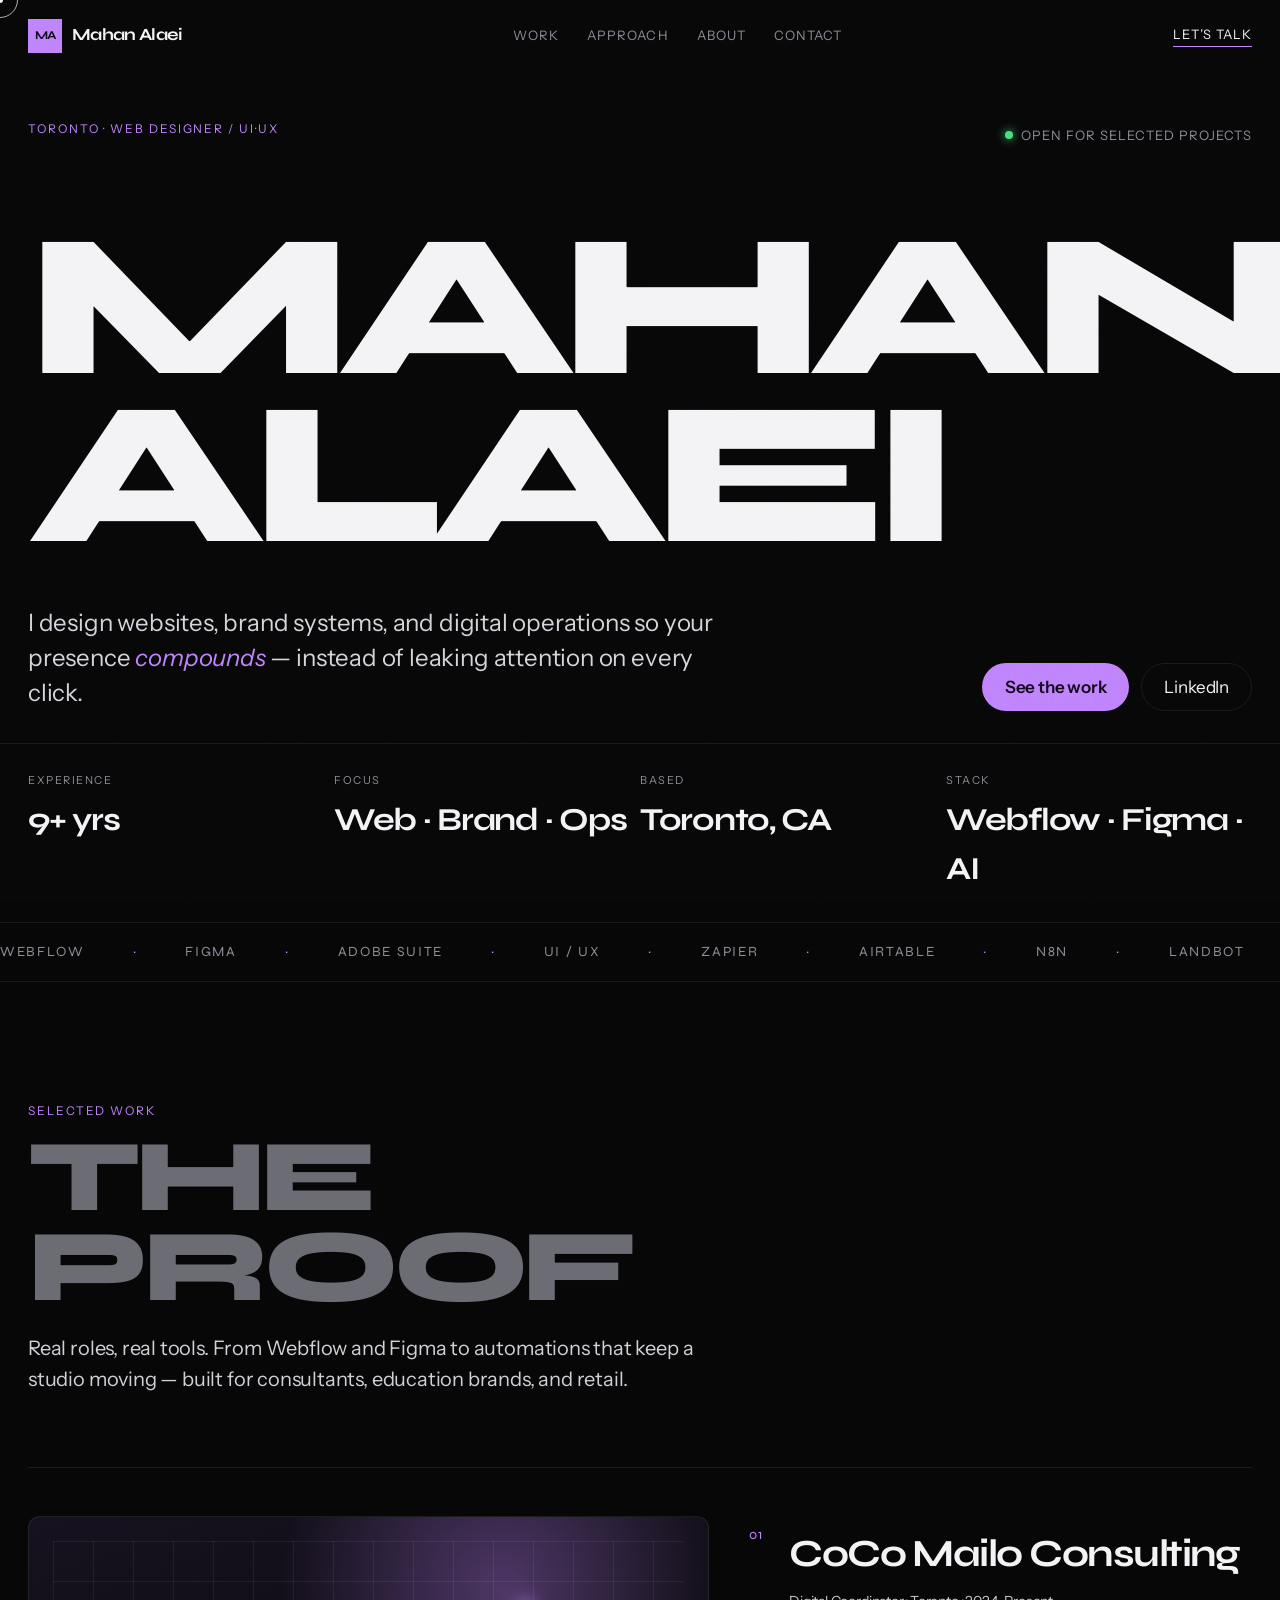
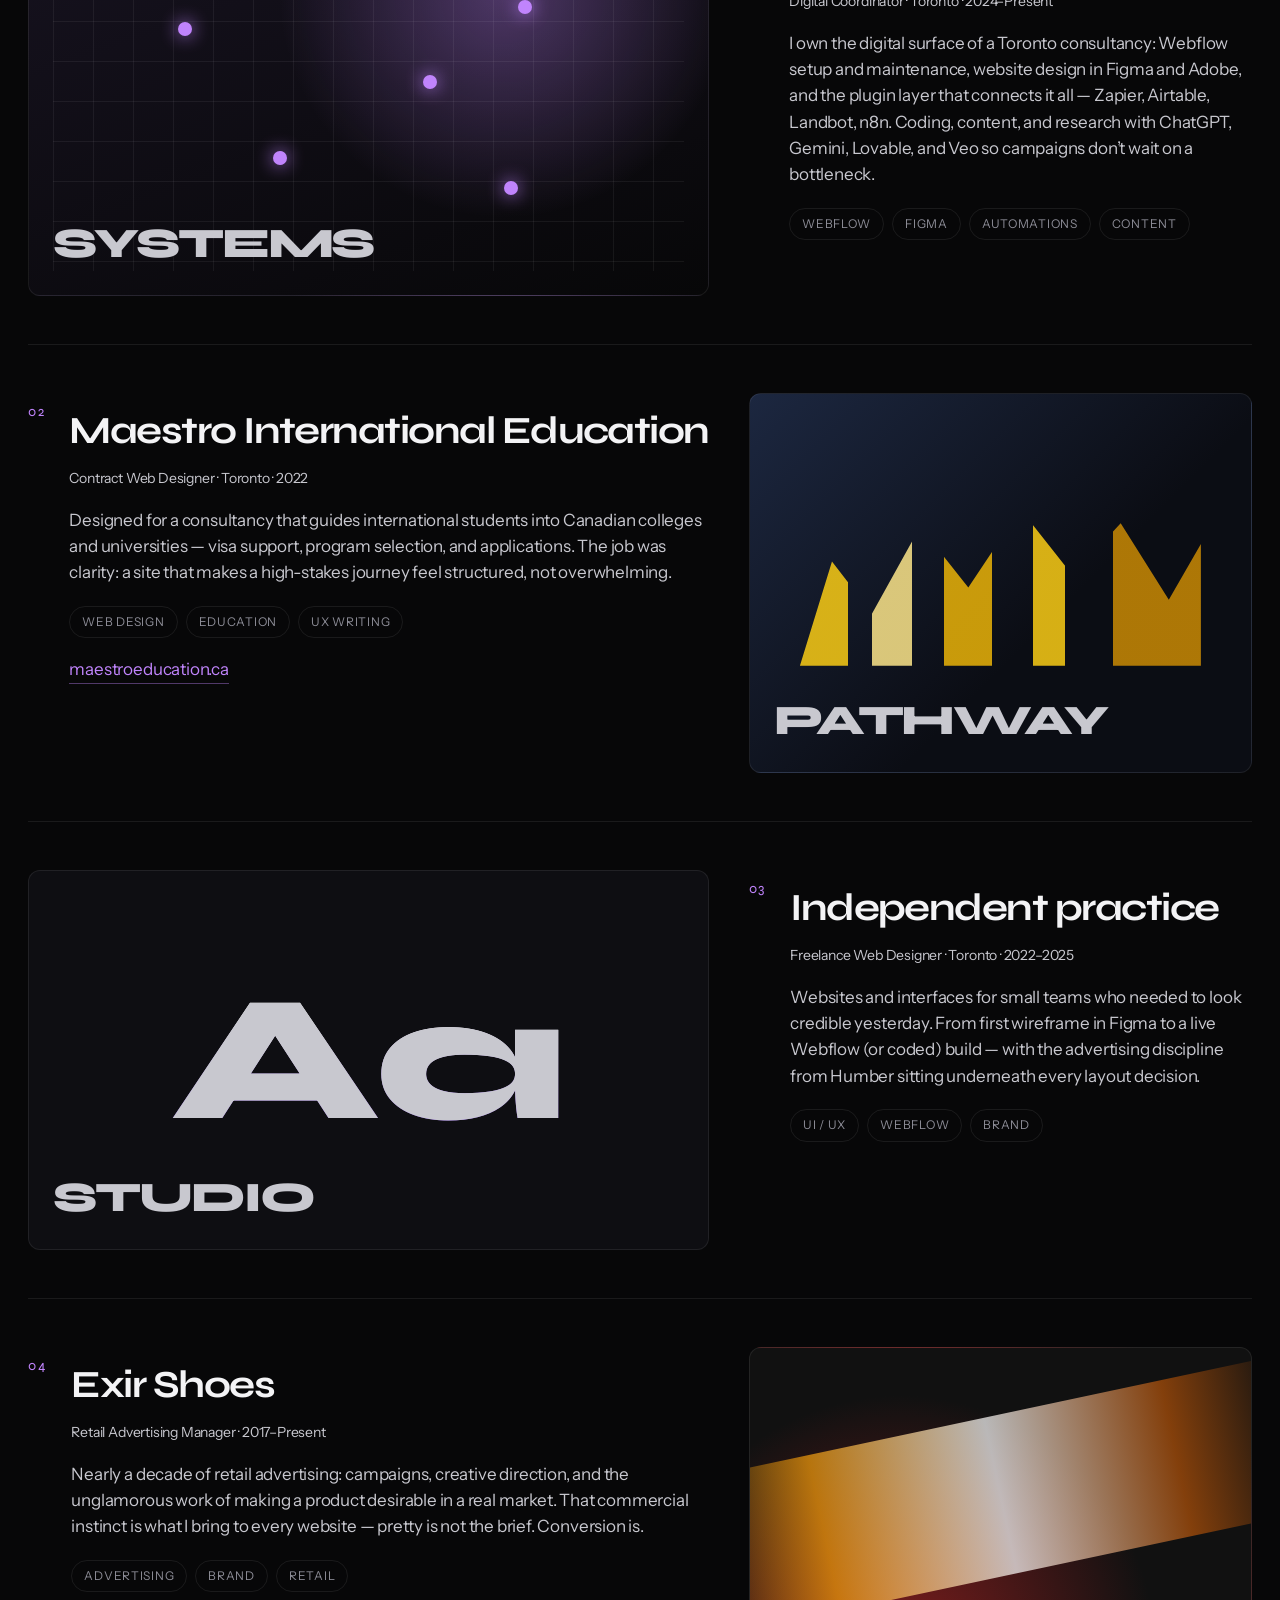
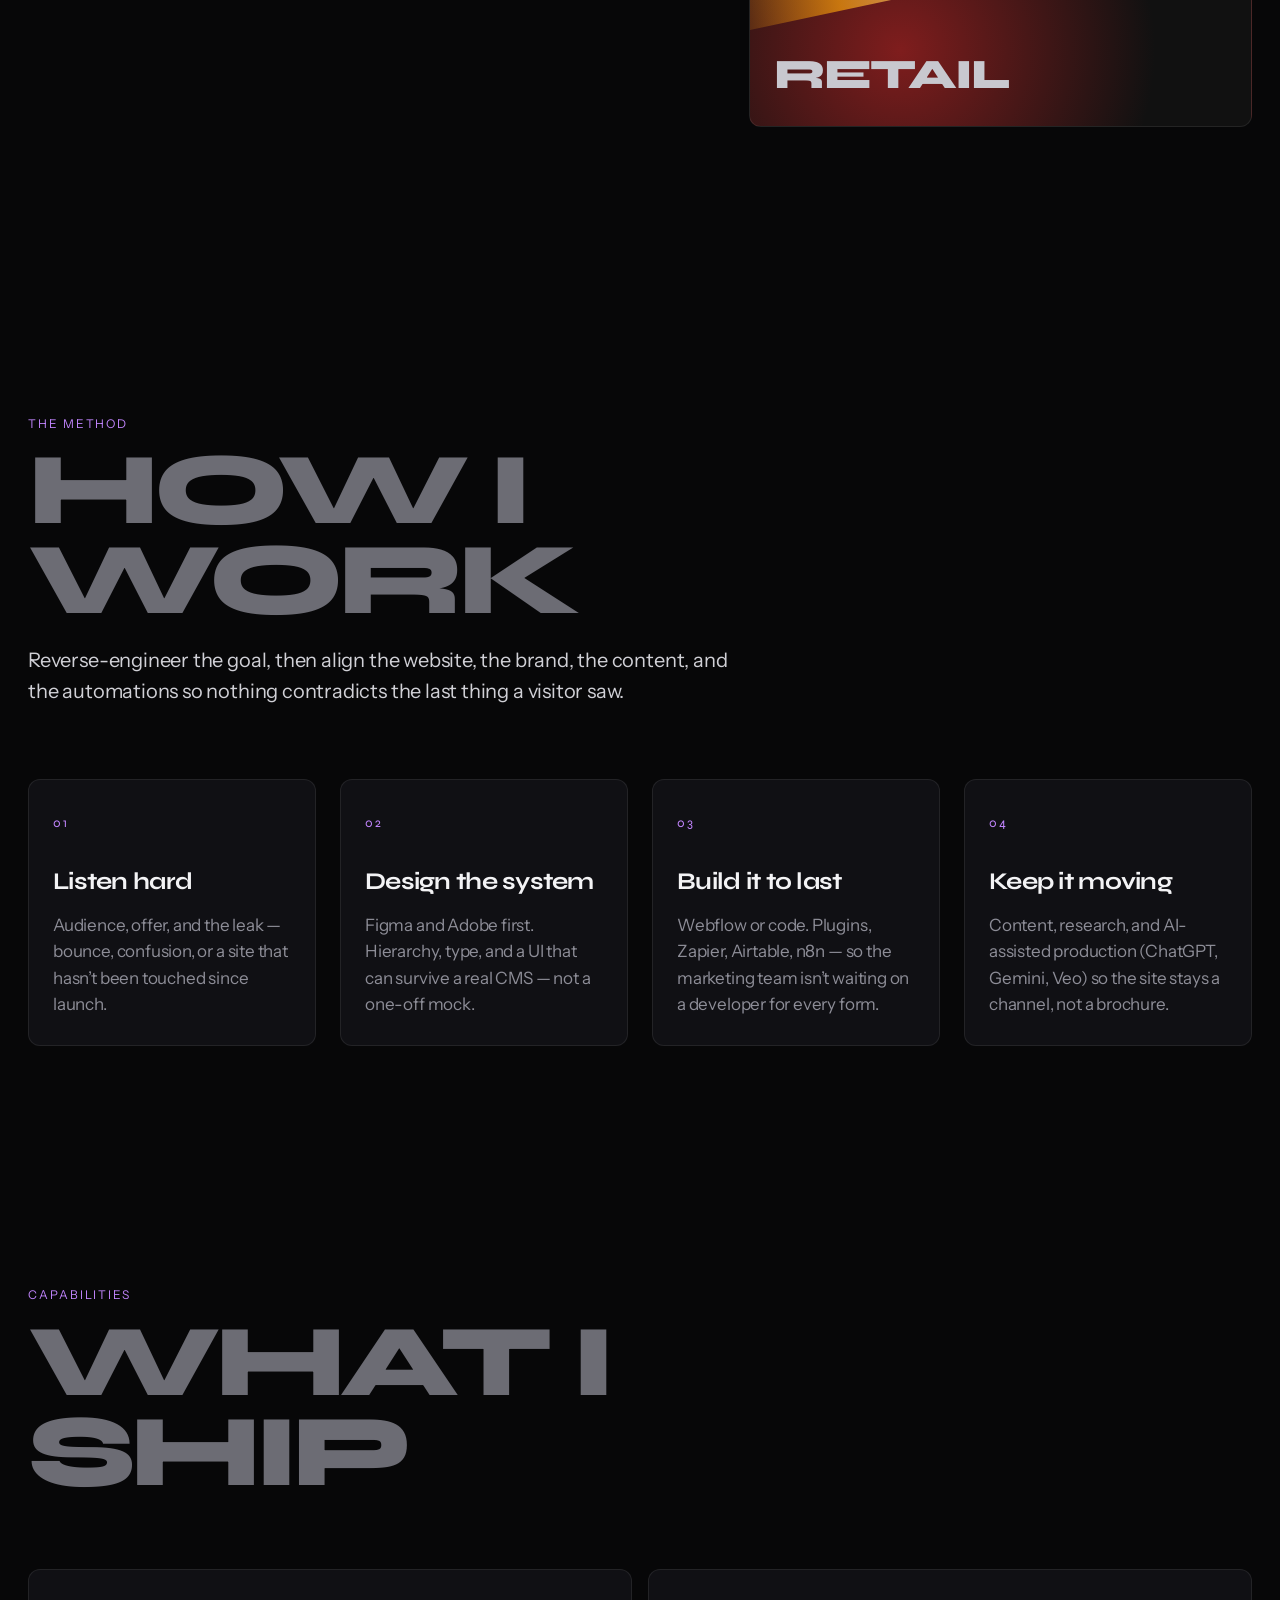
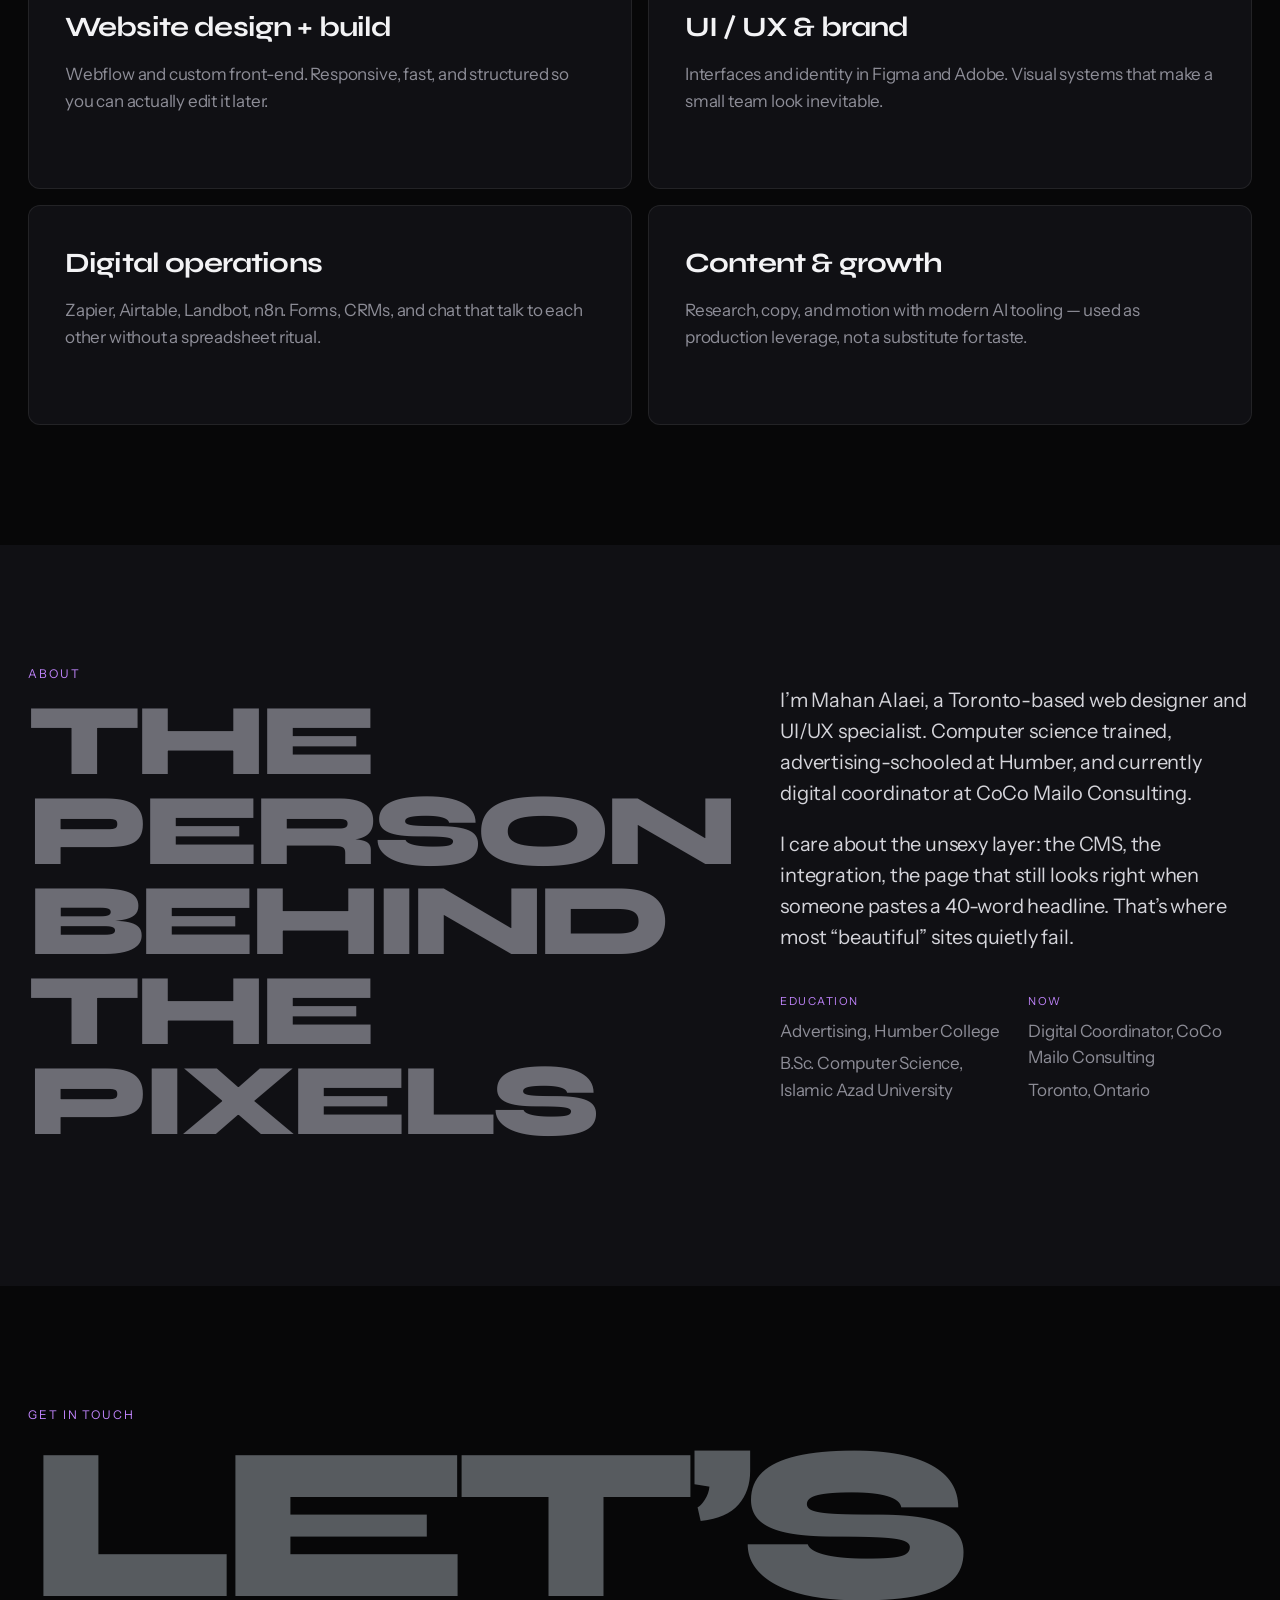
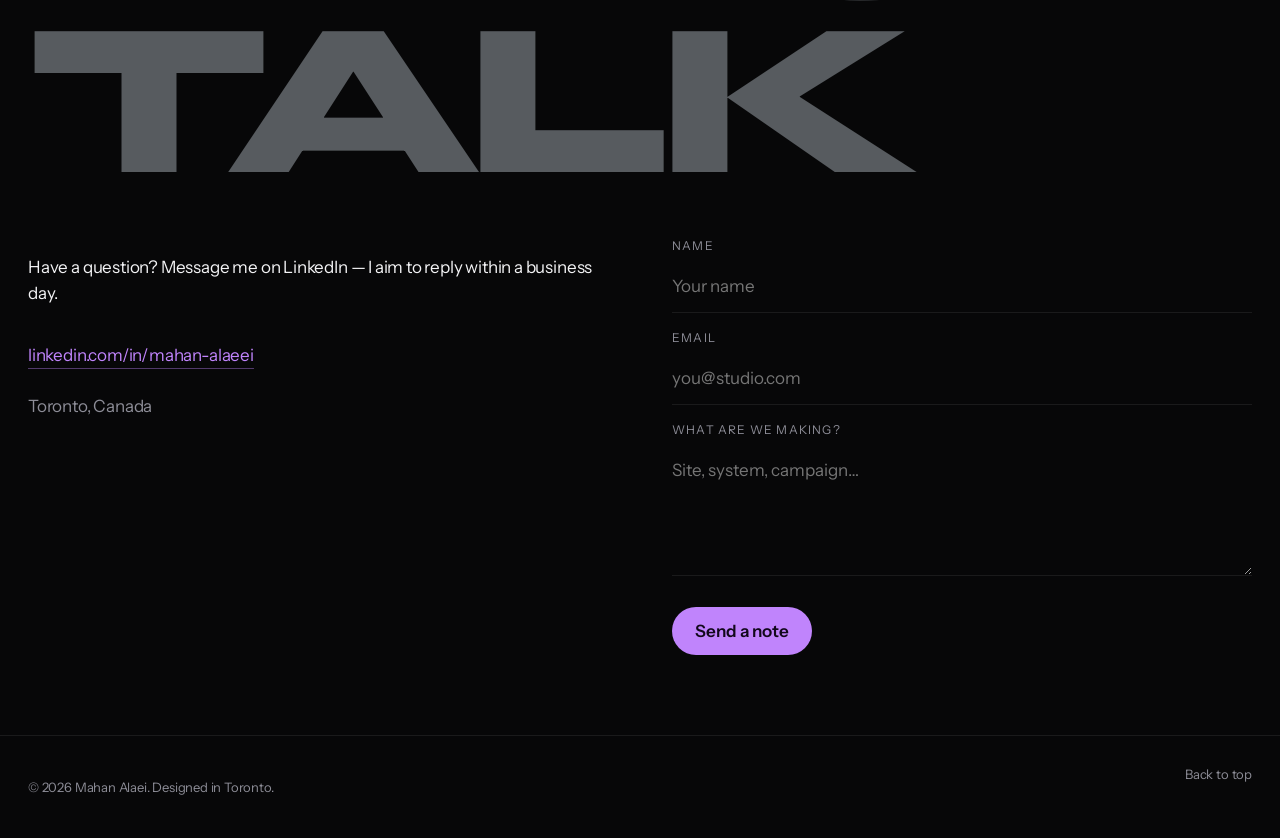
==== index.html @ c14b45cb "Add the current portfolio site as the initial commit. EOF  Co-authored-by: Cursor <cursoragent@curso" ====
<!DOCTYPE html>
<html lang="en">
<head>
  <meta charset="UTF-8">
  <meta name="viewport" content="width=device-width, initial-scale=1.0">
  <title>Mahan Alaei — Web Designer & Digital Experience</title>
  <meta name="description" content="Toronto web designer and UI/UX specialist. Webflow, Figma, brand systems, and digital operations for teams who need their online presence to actually work.">
  <meta name="author" content="Mahan Alaei">
  <meta property="og:title" content="Mahan Alaei — Web Designer & Digital Experience">
  <meta property="og:description" content="Toronto-based web designer crafting digital experiences for an impactful online presence.">
  <meta property="og:type" content="website">
  <meta name="theme-color" content="#070708">
  <link rel="icon" href="data:image/svg+xml,%3Csvg xmlns='http://www.w3.org/2000/svg' viewBox='0 0 32 32'%3E%3Crect fill='%23070708' width='32' height='32'/%3E%3Ctext x='16' y='22' text-anchor='middle' font-family='Georgia' font-size='14' fill='%23c084fc'%3EMA%3C/text%3E%3C/svg%3E">
  <link rel="preconnect" href="https://fonts.googleapis.com">
  <link rel="preconnect" href="https://fonts.gstatic.com" crossorigin>
  <link href="https://fonts.googleapis.com/css2?family=Instrument+Sans:ital,wght@0,400;0,500;0,600;0,700;1,400&family=Syne:wght@500;600;700;800&display=swap" rel="stylesheet">
  <link rel="stylesheet" href="css/styles.css">
</head>
<body>
  <div class="cursor" aria-hidden="true"><span class="cursor__dot"></span><span class="cursor__ring"></span></div>
  <div class="noise" aria-hidden="true"></div>

  <a class="skip" href="#work">Skip to work</a>

  <header class="nav" data-nav>
    <a class="nav__logo" href="#top">
      <span class="nav__mark">MA</span>
      <span class="nav__name">Mahan Alaei</span>
    </a>
    <nav class="nav__links" aria-label="Primary">
      <a href="#work">Work</a>
      <a href="#approach">Approach</a>
      <a href="#about">About</a>
      <a href="#contact">Contact</a>
    </nav>
    <a class="nav__cta" href="#contact">Let’s talk</a>
    <button class="nav__menu" type="button" aria-label="Open menu" aria-expanded="false" data-menu-btn>
      <span></span><span></span>
    </button>
  </header>

  <div class="mobile-nav" data-mobile-nav hidden>
    <a href="#work">Work</a>
    <a href="#approach">Approach</a>
    <a href="#about">About</a>
    <a href="#contact">Contact</a>
  </div>

  <main id="top">
    <section class="hero">
      <div class="hero__meta reveal">
        <span class="eyebrow">Toronto · Web Designer / UI·UX</span>
        <span class="hero__avail"><i></i> Open for selected projects</span>
      </div>
      <h1 class="hero__title">
        <span class="hero__line reveal" data-delay="1">Mahan</span>
        <span class="hero__line reveal" data-delay="2">Alaei</span>
      </h1>
      <div class="hero__bottom">
        <p class="hero__lede reveal" data-delay="3">
          I design websites, brand systems, and digital operations so your presence
          <em>compounds</em> — instead of leaking attention on every click.
        </p>
        <div class="hero__actions reveal" data-delay="4">
          <a class="btn btn--primary" href="#work">See the work</a>
          <a class="btn btn--ghost" href="https://linkedin.com/in/mahan-alaeei" target="_blank" rel="noopener">LinkedIn</a>
        </div>
      </div>
      <dl class="hero__stats">
        <div class="reveal">
          <dt>Experience</dt>
          <dd>9+ yrs</dd>
        </div>
        <div class="reveal">
          <dt>Focus</dt>
          <dd>Web · Brand · Ops</dd>
        </div>
        <div class="reveal">
          <dt>Based</dt>
          <dd>Toronto, CA</dd>
        </div>
        <div class="reveal">
          <dt>Stack</dt>
          <dd>Webflow · Figma · AI</dd>
        </div>
      </dl>
    </section>

    <div class="marquee" aria-hidden="true">
      <div class="marquee__track">
        <span>Webflow</span><span>Figma</span><span>Adobe Suite</span><span>UI / UX</span><span>Zapier</span><span>Airtable</span><span>n8n</span><span>Landbot</span><span>Content systems</span><span>ChatGPT</span><span>Gemini</span><span>Veo</span><span>Brand design</span>
        <span>Webflow</span><span>Figma</span><span>Adobe Suite</span><span>UI / UX</span><span>Zapier</span><span>Airtable</span><span>n8n</span><span>Landbot</span><span>Content systems</span><span>ChatGPT</span><span>Gemini</span><span>Veo</span><span>Brand design</span>
      </div>
    </div>

    <section class="section work" id="work">
      <div class="section__head">
        <p class="eyebrow">Selected work</p>
        <h2 class="display">The proof</h2>
        <p class="section__intro">
          Real roles, real tools. From Webflow and Figma to automations that keep a studio moving —
          built for consultants, education brands, and retail.
        </p>
      </div>

      <article class="project reveal">
        <div class="project__visual cover cover--coco">
          <div class="cover__grid"></div>
          <div class="cover__nodes">
            <span></span><span></span><span></span><span></span><span></span>
          </div>
          <p class="cover__word">Systems</p>
        </div>
        <div class="project__body">
          <span class="project__index">01</span>
          <div>
            <h3>CoCo Mailo Consulting</h3>
            <p class="project__role">Digital Coordinator · Toronto · 2024–Present</p>
            <p>
              I own the digital surface of a Toronto consultancy: Webflow setup and maintenance,
              website design in Figma and Adobe, and the plugin layer that connects it all —
              Zapier, Airtable, Landbot, n8n. Coding, content, and research with ChatGPT, Gemini,
              Lovable, and Veo so campaigns don’t wait on a bottleneck.
            </p>
            <ul class="tags">
              <li>Webflow</li><li>Figma</li><li>Automations</li><li>Content</li>
            </ul>
          </div>
        </div>
      </article>

      <article class="project project--flip reveal">
        <div class="project__visual cover cover--maestro">
          <div class="cover__bars"></div>
          <p class="cover__word">Pathway</p>
        </div>
        <div class="project__body">
          <span class="project__index">02</span>
          <div>
            <h3>Maestro International Education</h3>
            <p class="project__role">Contract Web Designer · Toronto · 2022</p>
            <p>
              Designed for a consultancy that guides international students into Canadian colleges
              and universities — visa support, program selection, and applications. The job was
              clarity: a site that makes a high-stakes journey feel structured, not overwhelming.
            </p>
            <ul class="tags">
              <li>Web design</li><li>Education</li><li>UX writing</li>
            </ul>
            <a class="text-link" href="https://maestroeducation.ca/" target="_blank" rel="noopener">maestroeducation.ca</a>
          </div>
        </div>
      </article>

      <article class="project reveal">
        <div class="project__visual cover cover--indie">
          <p class="cover__type">Aa</p>
          <p class="cover__word">Studio</p>
        </div>
        <div class="project__body">
          <span class="project__index">03</span>
          <div>
            <h3>Independent practice</h3>
            <p class="project__role">Freelance Web Designer · Toronto · 2022–2025</p>
            <p>
              Websites and interfaces for small teams who needed to look credible yesterday.
              From first wireframe in Figma to a live Webflow (or coded) build — with the
              advertising discipline from Humber sitting underneath every layout decision.
            </p>
            <ul class="tags">
              <li>UI / UX</li><li>Webflow</li><li>Brand</li>
            </ul>
          </div>
        </div>
      </article>

      <article class="project project--flip reveal">
        <div class="project__visual cover cover--exir">
          <div class="cover__stripe"></div>
          <p class="cover__word">Retail</p>
        </div>
        <div class="project__body">
          <span class="project__index">04</span>
          <div>
            <h3>Exir Shoes</h3>
            <p class="project__role">Retail Advertising Manager · 2017–Present</p>
            <p>
              Nearly a decade of retail advertising: campaigns, creative direction, and the
              unglamorous work of making a product desirable in a real market. That commercial
              instinct is what I bring to every website — pretty is not the brief. Conversion is.
            </p>
            <ul class="tags">
              <li>Advertising</li><li>Brand</li><li>Retail</li>
            </ul>
          </div>
        </div>
      </article>
    </section>

    <section class="section approach" id="approach">
      <div class="section__head">
        <p class="eyebrow">The method</p>
        <h2 class="display">How I work</h2>
        <p class="section__intro">
          Reverse-engineer the goal, then align the website, the brand, the content, and the
          automations so nothing contradicts the last thing a visitor saw.
        </p>
      </div>
      <ol class="steps">
        <li class="reveal">
          <span>01</span>
          <h3>Listen hard</h3>
          <p>Audience, offer, and the leak — bounce, confusion, or a site that hasn’t been touched since launch.</p>
        </li>
        <li class="reveal">
          <span>02</span>
          <h3>Design the system</h3>
          <p>Figma and Adobe first. Hierarchy, type, and a UI that can survive a real CMS — not a one-off mock.</p>
        </li>
        <li class="reveal">
          <span>03</span>
          <h3>Build it to last</h3>
          <p>Webflow or code. Plugins, Zapier, Airtable, n8n — so the marketing team isn’t waiting on a developer for every form.</p>
        </li>
        <li class="reveal">
          <span>04</span>
          <h3>Keep it moving</h3>
          <p>Content, research, and AI-assisted production (ChatGPT, Gemini, Veo) so the site stays a channel, not a brochure.</p>
        </li>
      </ol>
    </section>

    <section class="section services">
      <div class="section__head">
        <p class="eyebrow">Capabilities</p>
        <h2 class="display">What I ship</h2>
      </div>
      <div class="cards">
        <article class="card reveal">
          <h3>Website design + build</h3>
          <p>Webflow and custom front-end. Responsive, fast, and structured so you can actually edit it later.</p>
        </article>
        <article class="card reveal">
          <h3>UI / UX &amp; brand</h3>
          <p>Interfaces and identity in Figma and Adobe. Visual systems that make a small team look inevitable.</p>
        </article>
        <article class="card reveal">
          <h3>Digital operations</h3>
          <p>Zapier, Airtable, Landbot, n8n. Forms, CRMs, and chat that talk to each other without a spreadsheet ritual.</p>
        </article>
        <article class="card reveal">
          <h3>Content &amp; growth</h3>
          <p>Research, copy, and motion with modern AI tooling — used as production leverage, not a substitute for taste.</p>
        </article>
      </div>
    </section>

    <section class="section about" id="about">
      <div class="about__grid">
        <div>
          <p class="eyebrow">About</p>
          <h2 class="display">The person<br>behind the pixels</h2>
        </div>
        <div class="about__copy reveal">
          <p>
            I’m Mahan Alaei, a Toronto-based web designer and UI/UX specialist.
            Computer science trained, advertising-schooled at Humber, and currently
            digital coordinator at CoCo Mailo Consulting.
          </p>
          <p>
            I care about the unsexy layer: the CMS, the integration, the page that
            still looks right when someone pastes a 40-word headline. That’s where
            most “beautiful” sites quietly fail.
          </p>
          <dl class="about__facts">
            <div>
              <dt>Education</dt>
              <dd>Advertising, Humber College</dd>
              <dd>B.Sc. Computer Science, Islamic Azad University</dd>
            </div>
            <div>
              <dt>Now</dt>
              <dd>Digital Coordinator, CoCo Mailo Consulting</dd>
              <dd>Toronto, Ontario</dd>
            </div>
          </dl>
        </div>
      </div>
    </section>

    <section class="section contact" id="contact">
      <p class="eyebrow">Get in touch</p>
      <a class="contact__mega" href="https://linkedin.com/in/mahan-alaeei" target="_blank" rel="noopener">
        Let’s<br>talk
      </a>
      <div class="contact__row">
        <div>
          <p>Have a question? Message me on LinkedIn — I aim to reply within a business day.</p>
          <a class="text-link" href="https://linkedin.com/in/mahan-alaeei" target="_blank" rel="noopener">linkedin.com/in/mahan-alaeei</a>
          <p class="contact__city">Toronto, Canada</p>
        </div>
        <form class="form" data-form>
          <label>
            <span>Name</span>
            <input type="text" name="name" required autocomplete="name" placeholder="Your name">
          </label>
          <label>
            <span>Email</span>
            <input type="email" name="email" required autocomplete="email" placeholder="you@studio.com">
          </label>
          <label>
            <span>What are we making?</span>
            <textarea name="message" rows="4" required placeholder="Site, system, campaign…"></textarea>
          </label>
          <button class="btn btn--primary" type="submit">Send a note</button>
          <p class="form__status" data-form-status hidden></p>
        </form>
      </div>
    </section>
  </main>

  <footer class="footer">
    <p>© <span data-year></span> Mahan Alaei. Designed in Toronto.</p>
    <a href="#top">Back to top</a>
  </footer>

  <script src="js/main.js"></script>
</body>
</html>
---- css/styles.css ----
:root {
  --bg: #070708;
  --bg-2: #101014;
  --bg-3: #18181d;
  --text: #f3f3f5;
  --muted: #8d8d97;
  --accent: #c084fc;
  --accent-deep: #7c3aed;
  --line: rgba(255, 255, 255, 0.08);
  --font-display: "Syne", system-ui, sans-serif;
  --font-body: "Instrument Sans", system-ui, sans-serif;
  --ease: cubic-bezier(0.16, 1, 0.3, 1);
  --nav-h: 72px;
}

*,
*::before,
*::after {
  box-sizing: border-box;
}

html {
  scroll-behavior: smooth;
}

body {
  margin: 0;
  background: var(--bg);
  color: var(--text);
  font-family: var(--font-body);
  font-size: 17px;
  line-height: 1.55;
  letter-spacing: -0.011em;
  overflow-x: hidden;
}

body.has-cursor {
  cursor: none;
}

::selection {
  background: var(--accent-deep);
  color: #fff;
}

img {
  max-width: 100%;
}

a {
  color: inherit;
  text-decoration: none;
}

button,
input,
textarea {
  font: inherit;
  color: inherit;
}

.skip {
  position: absolute;
  left: -999px;
  top: 8px;
}

.skip:focus {
  left: 8px;
  z-index: 100;
  background: var(--accent);
  color: #111;
  padding: 8px 12px;
}

.noise {
  pointer-events: none;
  position: fixed;
  inset: 0;
  z-index: 80;
  opacity: 0.05;
  mix-blend-mode: overlay;
  background-image: url("data:image/svg+xml,%3Csvg viewBox='0 0 200 200' xmlns='http://www.w3.org/2000/svg'%3E%3Cfilter id='n'%3E%3CfeTurbulence type='fractalNoise' baseFrequency='.85' numOctaves='4' stitchTiles='stitch'/%3E%3C/filter%3E%3Crect width='100%25' height='100%25' filter='url(%23n)'/%3E%3C/svg%3E");
}

.cursor {
  display: none;
}

body.has-cursor .cursor {
  display: block;
  position: fixed;
  top: 0;
  left: 0;
  z-index: 90;
  pointer-events: none;
  mix-blend-mode: difference;
}

.cursor__dot,
.cursor__ring {
  position: absolute;
  border-radius: 50%;
  transform: translate(-50%, -50%);
}

.cursor__dot {
  width: 6px;
  height: 6px;
  background: #fff;
}

.cursor__ring {
  width: 36px;
  height: 36px;
  border: 1px solid rgba(255, 255, 255, 0.7);
  transition: width 0.25s var(--ease), height 0.25s var(--ease);
}

body.is-hovering .cursor__ring {
  width: 64px;
  height: 64px;
}

.nav {
  position: fixed;
  top: 0;
  left: 0;
  right: 0;
  z-index: 50;
  height: var(--nav-h);
  display: flex;
  align-items: center;
  justify-content: space-between;
  padding: 0 28px;
  transition: background 0.4s var(--ease), border-color 0.4s;
  border-bottom: 1px solid transparent;
}

.nav.is-scrolled {
  background: rgba(7, 7, 8, 0.82);
  backdrop-filter: blur(16px);
  border-bottom-color: var(--line);
}

.nav__logo {
  display: flex;
  align-items: center;
  gap: 10px;
  font-family: var(--font-display);
  font-weight: 700;
  letter-spacing: -0.04em;
}

.nav__mark {
  width: 34px;
  height: 34px;
  display: grid;
  place-items: center;
  background: var(--accent);
  color: #12081c;
  font-size: 12px;
}

.nav__links {
  display: flex;
  gap: 28px;
  font-size: 13px;
  letter-spacing: 0.08em;
  text-transform: uppercase;
}

.nav__links a {
  color: var(--muted);
  transition: color 0.2s;
}

.nav__links a:hover,
.nav__cta:hover {
  color: var(--text);
}

.nav__cta {
  font-size: 13px;
  letter-spacing: 0.08em;
  text-transform: uppercase;
  border-bottom: 1px solid var(--accent);
  padding-bottom: 2px;
}

.nav__menu {
  display: none;
  width: 40px;
  height: 40px;
  background: none;
  border: 0;
  padding: 0;
}

.nav__menu span {
  display: block;
  height: 1px;
  background: #fff;
  margin: 7px 0;
  transition: transform 0.3s var(--ease);
}

.nav__menu.is-open span:first-child {
  transform: translateY(4px) rotate(45deg);
}

.nav__menu.is-open span:last-child {
  transform: translateY(-4px) rotate(-45deg);
}

.mobile-nav {
  display: none;
  position: fixed;
  inset: var(--nav-h) 0 0;
  z-index: 49;
  background: var(--bg);
  flex-direction: column;
  padding: 32px 28px;
  gap: 22px;
  font-family: var(--font-display);
  font-size: 36px;
  font-weight: 700;
}

.hero {
  min-height: 100vh;
  padding: calc(var(--nav-h) + 48px) 28px 0;
  display: flex;
  flex-direction: column;
}

.hero__meta {
  display: flex;
  justify-content: space-between;
  gap: 16px;
  flex-wrap: wrap;
  font-size: 13px;
  letter-spacing: 0.08em;
  text-transform: uppercase;
  color: var(--muted);
}

.hero__avail {
  display: flex;
  align-items: center;
  gap: 8px;
}

.hero__avail i {
  width: 8px;
  height: 8px;
  border-radius: 50%;
  background: #4ade80;
  box-shadow: 0 0 10px #4ade80;
}

.eyebrow {
  margin: 0 0 12px;
  font-size: 12px;
  letter-spacing: 0.16em;
  text-transform: uppercase;
  color: var(--accent);
}

.hero__title {
  margin: 8vh 0 0;
  font-family: var(--font-display);
  font-weight: 800;
  font-size: clamp(64px, 16vw, 220px);
  line-height: 0.82;
  letter-spacing: -0.07em;
  text-transform: uppercase;
}

.hero__line {
  display: block;
}

.hero__bottom {
  margin-top: auto;
  display: grid;
  grid-template-columns: 1.2fr 0.8fr;
  gap: 40px;
  align-items: end;
  padding: 48px 0 32px;
}

.hero__lede {
  margin: 0;
  max-width: 34em;
  font-size: clamp(18px, 2vw, 24px);
  line-height: 1.45;
  color: #d4d4da;
}

.hero__lede em {
  font-style: italic;
  color: var(--accent);
}

.hero__actions {
  display: flex;
  gap: 12px;
  flex-wrap: wrap;
  justify-content: flex-end;
}

.btn {
  display: inline-flex;
  align-items: center;
  justify-content: center;
  min-height: 48px;
  padding: 0 22px;
  border-radius: 999px;
  border: 1px solid transparent;
  transition: transform 0.3s var(--ease), background 0.3s, color 0.3s;
}

.btn:hover {
  transform: translateY(-1px);
}

.btn--primary {
  background: var(--accent);
  color: #12081c;
  font-weight: 600;
}

.btn--primary:hover {
  background: #d8b4fe;
}

.btn--ghost {
  border-color: var(--line);
  color: var(--text);
}

.btn--ghost:hover {
  border-color: #fff;
}

.hero__stats {
  display: grid;
  grid-template-columns: repeat(4, 1fr);
  margin: 0 -28px;
  padding: 28px;
  border-top: 1px solid var(--line);
}

.hero__stats dt {
  font-size: 11px;
  letter-spacing: 0.14em;
  text-transform: uppercase;
  color: var(--muted);
}

.hero__stats dd {
  margin: 6px 0 0;
  font-family: var(--font-display);
  font-size: clamp(22px, 3vw, 32px);
  font-weight: 700;
  letter-spacing: -0.04em;
}

.marquee {
  border-top: 1px solid var(--line);
  border-bottom: 1px solid var(--line);
  overflow: hidden;
  padding: 18px 0;
}

.marquee__track {
  display: flex;
  width: max-content;
  gap: 48px;
  animation: ticker 32s linear infinite;
  font-family: var(--font-display);
  font-size: 14px;
  letter-spacing: 0.12em;
  text-transform: uppercase;
  color: var(--muted);
}

.marquee__track span::after {
  content: "·";
  margin-left: 48px;
  color: var(--accent);
}

@keyframes ticker {
  from { transform: translateX(0); }
  to { transform: translateX(-50%); }
}

.section {
  padding: 120px 28px;
}

.section__head {
  max-width: 720px;
  margin-bottom: 72px;
}

.display {
  margin: 0 0 20px;
  font-family: var(--font-display);
  font-weight: 800;
  font-size: clamp(48px, 8vw, 112px);
  line-height: 0.88;
  letter-spacing: -0.06em;
  text-transform: uppercase;
  color: #6c6c74;
}

.section__intro {
  margin: 0;
  font-size: 20px;
  color: #d0d0d6;
}

.project {
  display: grid;
  grid-template-columns: 1.15fr 0.85fr;
  gap: 40px;
  align-items: stretch;
  padding: 48px 0;
  border-top: 1px solid var(--line);
}

.project--flip .project__visual {
  order: 2;
}

.project__body {
  display: flex;
  gap: 24px;
  padding-top: 8px;
}

.project__index {
  font-family: var(--font-display);
  color: var(--accent);
  font-size: 14px;
  letter-spacing: 0.12em;
}

.project h3 {
  margin: 0 0 8px;
  font-family: var(--font-display);
  font-size: clamp(28px, 3vw, 40px);
  letter-spacing: -0.04em;
}

.project__role {
  margin: 0 0 16px;
  color: var(--muted);
  font-size: 14px;
}

.project p {
  color: #c8c8cf;
}

.tags {
  display: flex;
  flex-wrap: wrap;
  gap: 8px;
  padding: 0;
  margin: 20px 0 0;
  list-style: none;
}

.tags li {
  border: 1px solid var(--line);
  border-radius: 999px;
  padding: 6px 12px;
  font-size: 12px;
  letter-spacing: 0.06em;
  text-transform: uppercase;
  color: var(--muted);
}

.text-link {
  display: inline-block;
  margin-top: 18px;
  color: var(--accent);
  border-bottom: 1px solid rgba(192, 132, 252, 0.4);
}

.cover {
  position: relative;
  min-height: 380px;
  border-radius: 12px;
  overflow: hidden;
  border: 1px solid var(--line);
  background: var(--bg-2);
}

.cover__word {
  position: absolute;
  left: 24px;
  bottom: 18px;
  margin: 0;
  font-family: var(--font-display);
  font-size: 42px;
  font-weight: 800;
  letter-spacing: -0.05em;
  text-transform: uppercase;
  color: rgba(255, 255, 255, 0.16);
}

.cover--coco {
  background:
    radial-gradient(circle at 70% 20%, rgba(192, 132, 252, 0.35), transparent 40%),
    linear-gradient(160deg, #16121f, #070708);
}

.cover__grid {
  position: absolute;
  inset: 24px;
  background-image:
    linear-gradient(rgba(255, 255, 255, 0.06) 1px, transparent 1px),
    linear-gradient(90deg, rgba(255, 255, 255, 0.06) 1px, transparent 1px);
  background-size: 40px 40px;
}

.cover__nodes span {
  position: absolute;
  width: 14px;
  height: 14px;
  border-radius: 50%;
  background: var(--accent);
  box-shadow: 0 0 18px var(--accent);
}

.cover__nodes span:nth-child(1) { top: 28%; left: 22%; }
.cover__nodes span:nth-child(2) { top: 42%; left: 58%; }
.cover__nodes span:nth-child(3) { top: 62%; left: 36%; }
.cover__nodes span:nth-child(4) { top: 22%; left: 72%; }
.cover__nodes span:nth-child(5) { top: 70%; left: 70%; }

.cover--maestro {
  background:
    linear-gradient(135deg, #1c2740 0%, #0b0d14 60%),
    repeating-linear-gradient(-18deg, transparent, transparent 28px, rgba(250, 204, 21, 0.08) 28px, rgba(250, 204, 21, 0.08) 29px);
}

.cover__bars {
  position: absolute;
  inset: auto 10% 28% 10%;
  height: 46%;
  background: linear-gradient(90deg, #facc15 0 12%, transparent 12% 18%, #fde68a 18% 28%, transparent 28% 36%, #eab308 36% 48%, transparent 48% 58%, #facc15 58% 66%, transparent 66% 78%, #ca8a04 78% 100%);
  opacity: 0.85;
  clip-path: polygon(0 100%, 8% 40%, 18% 70%, 30% 20%, 42% 55%, 55% 10%, 68% 48%, 80% 18%, 92% 62%, 100% 30%, 100% 100%);
}

.cover--indie {
  background: #0e0e12;
  display: grid;
  place-items: center;
}

.cover__type {
  margin: 0;
  font-family: var(--font-display);
  font-size: 180px;
  font-weight: 800;
  line-height: 0.8;
  background: linear-gradient(180deg, #fff 20%, #7c3aed);
  -webkit-background-clip: text;
  background-clip: text;
  color: transparent;
}

.cover--exir {
  background: radial-gradient(circle at 30% 80%, #7f1d1d, #111 55%);
}

.cover__stripe {
  position: absolute;
  inset: 18% -10%;
  height: 42%;
  background: linear-gradient(90deg, transparent, #f59e0b 20%, #fff 50%, #b45309 80%, transparent);
  transform: rotate(-12deg);
  opacity: 0.7;
}

.steps {
  list-style: none;
  margin: 0;
  padding: 0;
  display: grid;
  grid-template-columns: repeat(4, 1fr);
  gap: 24px;
}

.steps li {
  padding: 28px 24px;
  background: var(--bg-2);
  border: 1px solid var(--line);
  border-radius: 12px;
  min-height: 240px;
}

.steps span {
  color: var(--accent);
  font-family: var(--font-display);
  font-size: 13px;
  letter-spacing: 0.12em;
}

.steps h3 {
  margin: 28px 0 12px;
  font-family: var(--font-display);
  font-size: 24px;
  letter-spacing: -0.03em;
}

.steps p {
  margin: 0;
  color: var(--muted);
}

.cards {
  display: grid;
  grid-template-columns: repeat(2, 1fr);
  gap: 16px;
}

.card {
  position: relative;
  padding: 36px;
  background: var(--bg-2);
  border: 1px solid var(--line);
  border-radius: 12px;
  overflow: hidden;
  min-height: 220px;
  transition: transform 0.5s var(--ease);
}

.card::before {
  content: "";
  position: absolute;
  inset: 0;
  background: #fff;
  transform: translateY(101%);
  transition: transform 0.7s var(--ease);
}

.card:hover {
  transform: translateY(-4px);
}

.card:hover::before {
  transform: translateY(0);
}

.card h3,
.card p {
  position: relative;
  z-index: 1;
  transition: color 0.4s;
}

.card h3 {
  margin: 0 0 12px;
  font-family: var(--font-display);
  font-size: 28px;
  letter-spacing: -0.03em;
}

.card p {
  margin: 0;
  color: var(--muted);
  max-width: 36em;
}

.card:hover h3,
.card:hover p {
  color: #111;
}

.about {
  background: var(--bg-2);
}

.about__grid {
  display: grid;
  grid-template-columns: 1fr 1fr;
  gap: 48px;
}

.about__copy p {
  font-size: 20px;
  color: #d4d4da;
}

.about__facts {
  display: grid;
  grid-template-columns: 1fr 1fr;
  gap: 24px;
  margin-top: 40px;
}

.about__facts dt {
  font-size: 11px;
  letter-spacing: 0.14em;
  text-transform: uppercase;
  color: var(--accent);
  margin-bottom: 8px;
}

.about__facts dd {
  margin: 0 0 6px;
  color: var(--muted);
}

.contact {
  padding-bottom: 80px;
}

.contact__mega {
  display: block;
  font-family: var(--font-display);
  font-weight: 800;
  font-size: clamp(72px, 18vw, 220px);
  line-height: 0.8;
  letter-spacing: -0.07em;
  text-transform: uppercase;
  color: #575b5f;
  margin: 12px 0 48px;
  transition: color 0.4s var(--ease);
}

.contact__mega:hover {
  color: #fff;
}

.contact__row {
  display: grid;
  grid-template-columns: 1fr 1fr;
  gap: 64px;
  align-items: start;
}

.contact__city {
  color: var(--muted);
  margin-top: 24px;
}

.form {
  display: grid;
  gap: 16px;
}

.form label span {
  display: block;
  margin-bottom: 8px;
  font-size: 12px;
  letter-spacing: 0.1em;
  text-transform: uppercase;
  color: var(--muted);
}

.form input,
.form textarea {
  width: 100%;
  background: transparent;
  border: 0;
  border-bottom: 1px solid var(--line);
  padding: 10px 0 12px;
  outline: none;
  resize: vertical;
}

.form input:focus,
.form textarea:focus {
  border-bottom-color: var(--accent);
}

.form .btn {
  justify-self: start;
  margin-top: 8px;
}

.form__status {
  color: var(--accent);
}

.footer {
  display: flex;
  justify-content: space-between;
  gap: 16px;
  padding: 28px;
  border-top: 1px solid var(--line);
  font-size: 13px;
  color: var(--muted);
}

.reveal {
  opacity: 0;
  transform: translateY(24px);
  animation: rise 0.9s var(--ease) forwards;
}

.reveal[data-delay="1"] { animation-delay: 0.08s; }
.reveal[data-delay="2"] { animation-delay: 0.16s; }
.reveal[data-delay="3"] { animation-delay: 0.24s; }
.reveal[data-delay="4"] { animation-delay: 0.32s; }

@keyframes rise {
  to {
    opacity: 1;
    transform: none;
  }
}

.section .reveal,
.hero__stats .reveal {
  animation: none;
  opacity: 0;
  transform: translateY(28px);
  transition: opacity 0.8s var(--ease), transform 0.8s var(--ease);
}

.section .reveal.is-in,
.hero__stats .reveal.is-in {
  opacity: 1;
  transform: none;
}

@media (max-width: 900px) {
  .nav__links,
  .nav__cta {
    display: none;
  }

  .nav__menu {
    display: block;
  }

  .mobile-nav:not([hidden]) {
    display: flex;
  }

  .hero__title {
    font-size: clamp(56px, 22vw, 120px);
  }

  .hero__bottom,
  .hero__stats,
  .project,
  .project--flip .project__visual,
  .steps,
  .cards,
  .about__grid,
  .contact__row,
  .about__facts {
    grid-template-columns: 1fr;
  }

  .project--flip .project__visual {
    order: 0;
  }

  .hero__actions {
    justify-content: flex-start;
  }

  .hero__stats {
    gap: 24px;
  }

  .section {
    padding: 88px 20px;
  }

  .nav,
  .hero,
  .footer {
    padding-left: 20px;
    padding-right: 20px;
  }

  .hero__stats {
    margin-left: -20px;
    margin-right: -20px;
    padding-left: 20px;
    padding-right: 20px;
  }
}

@media (hover: none) {
  body.has-cursor {
    cursor: auto;
  }

  body.has-cursor .cursor {
    display: none;
  }
}

@media (prefers-reduced-motion: reduce) {
  html {
    scroll-behavior: auto;
  }

  .marquee__track,
  .reveal,
  .section .reveal,
  .hero__stats .reveal,
  .card::before {
    animation: none !important;
    transition: none !important;
    opacity: 1 !important;
    transform: none !important;
  }
}
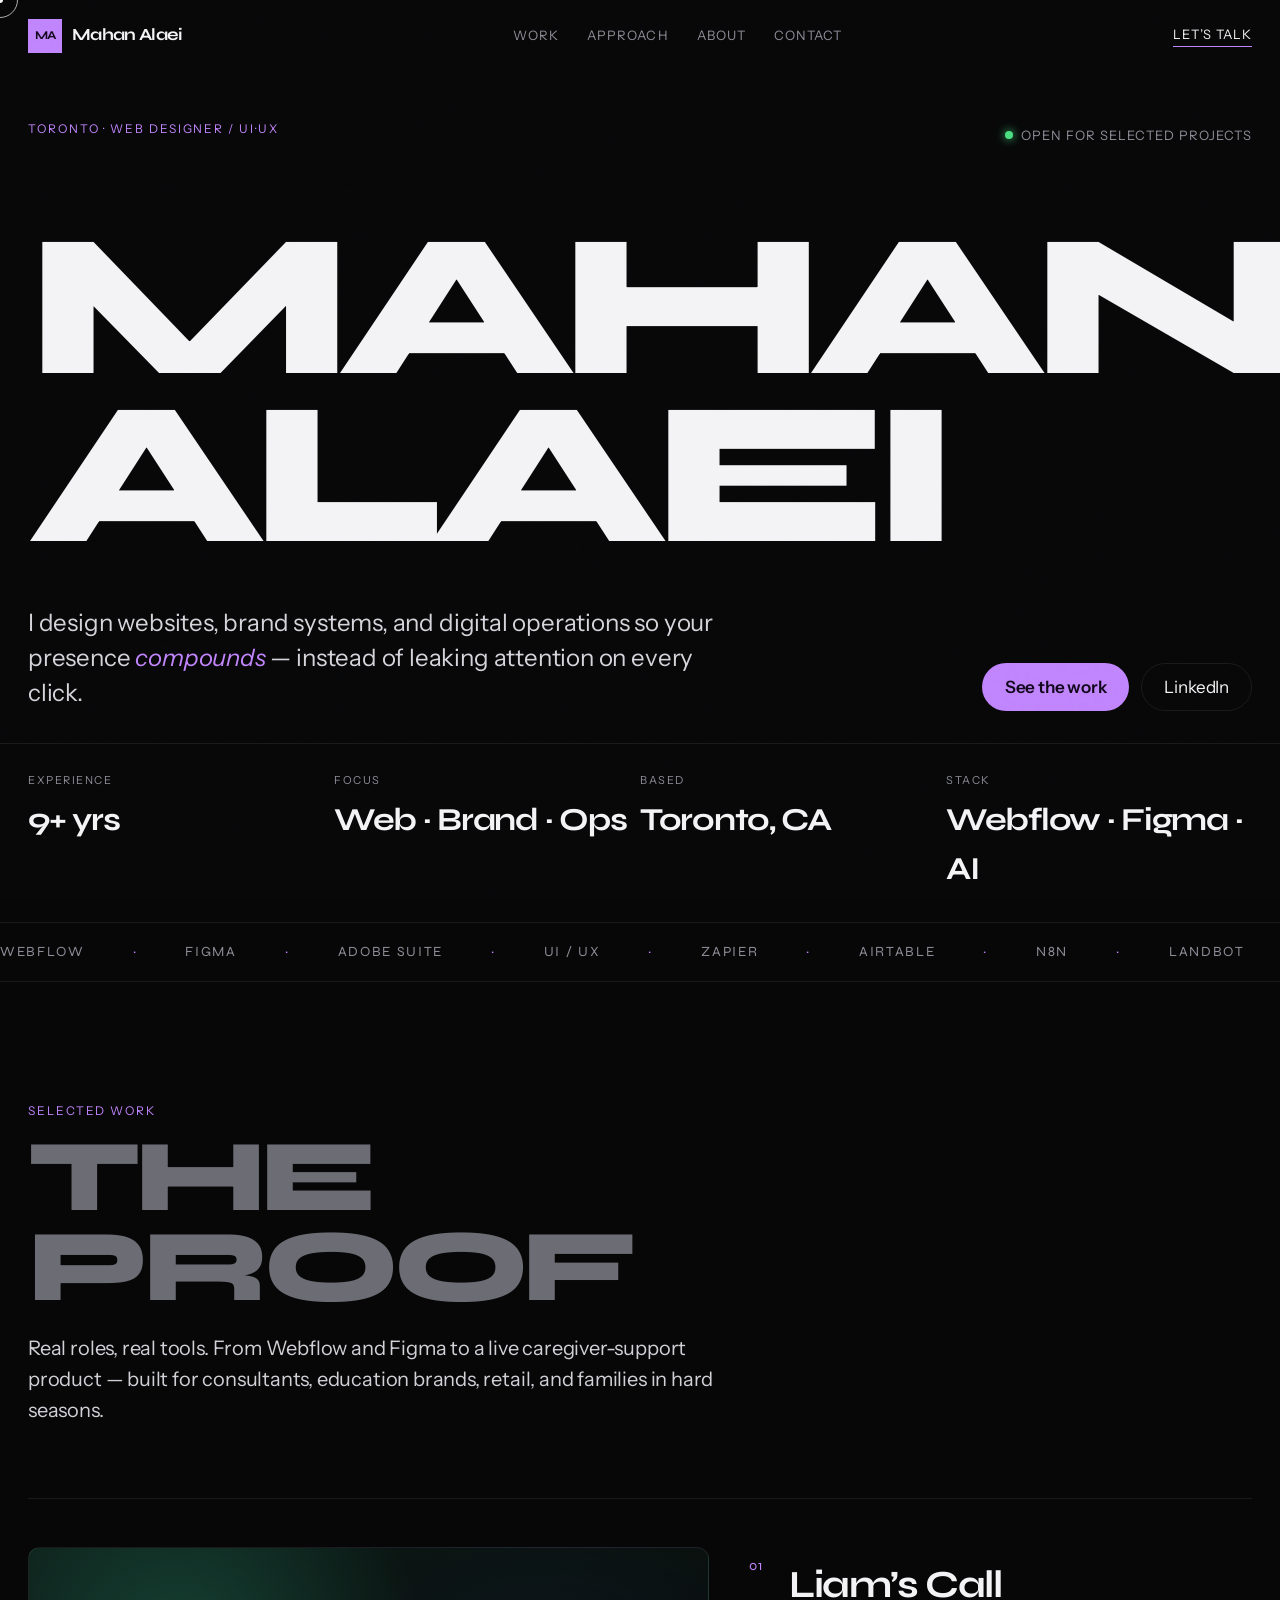
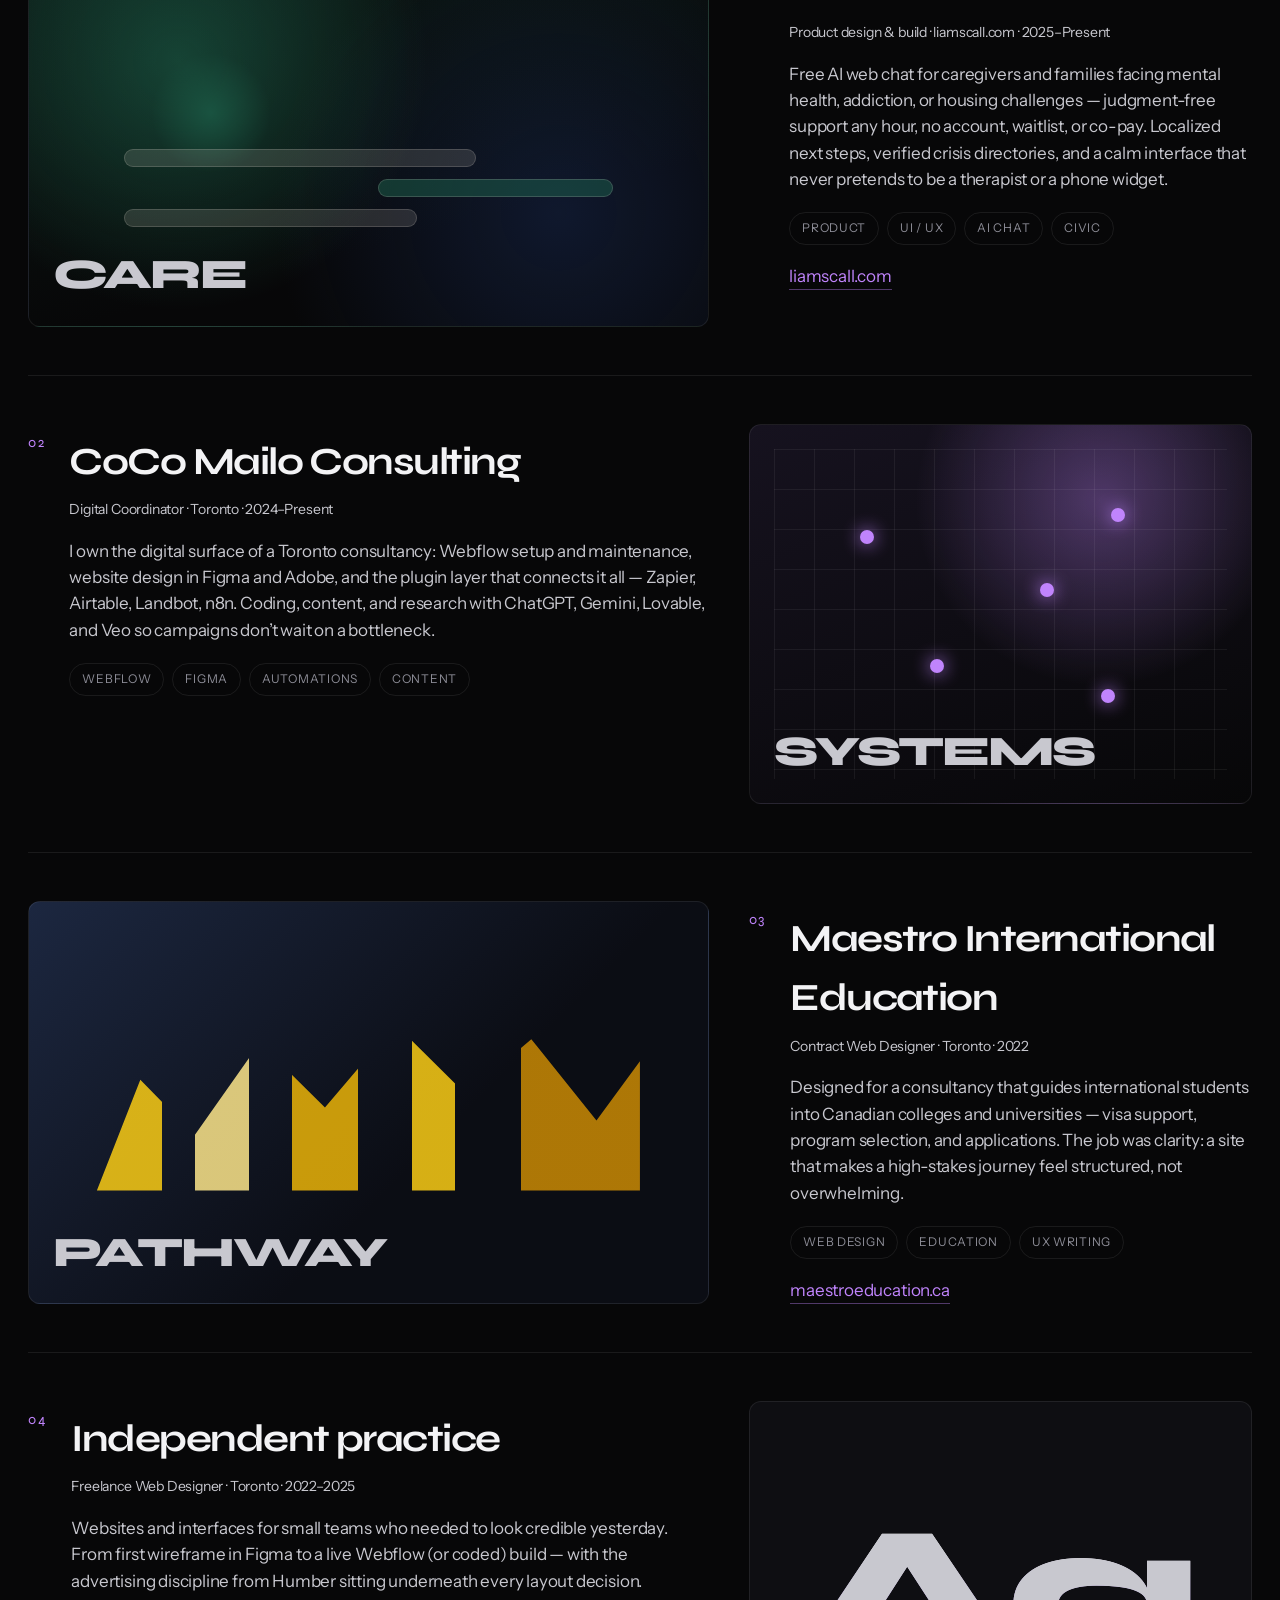
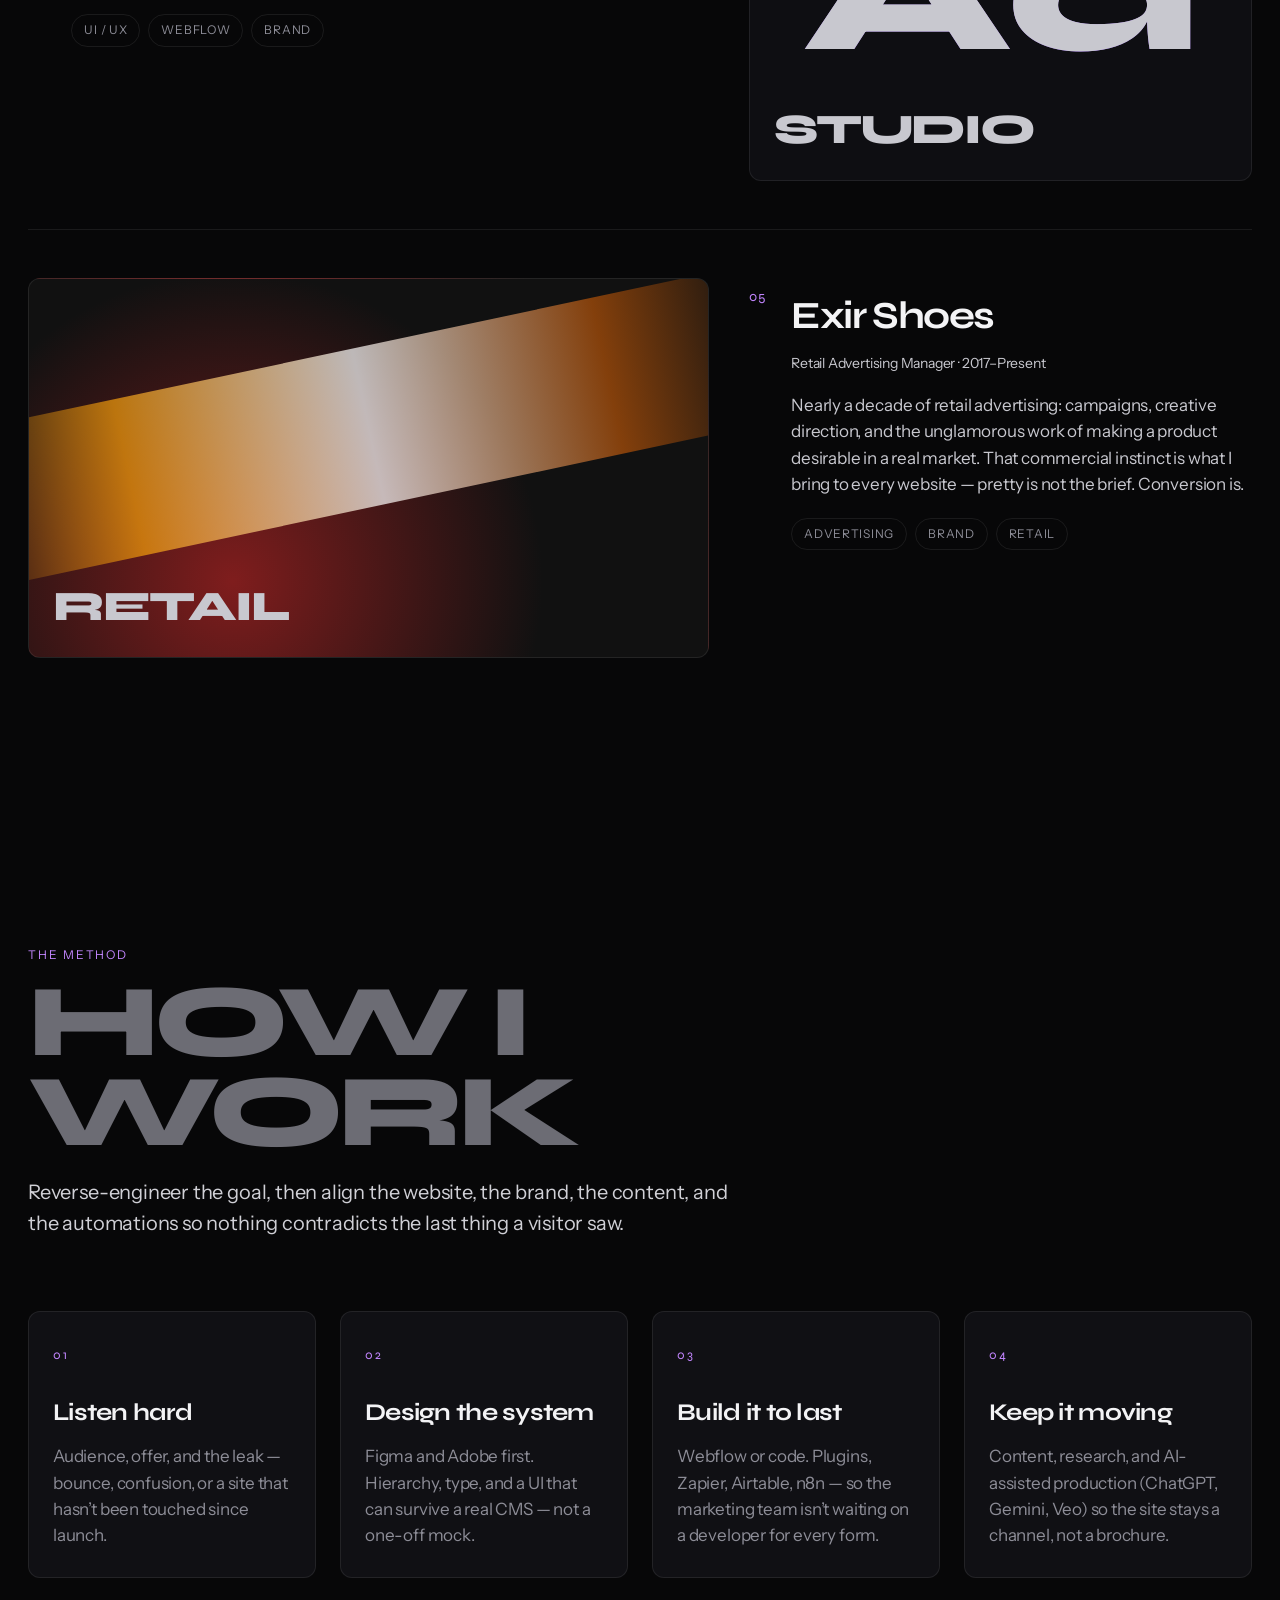
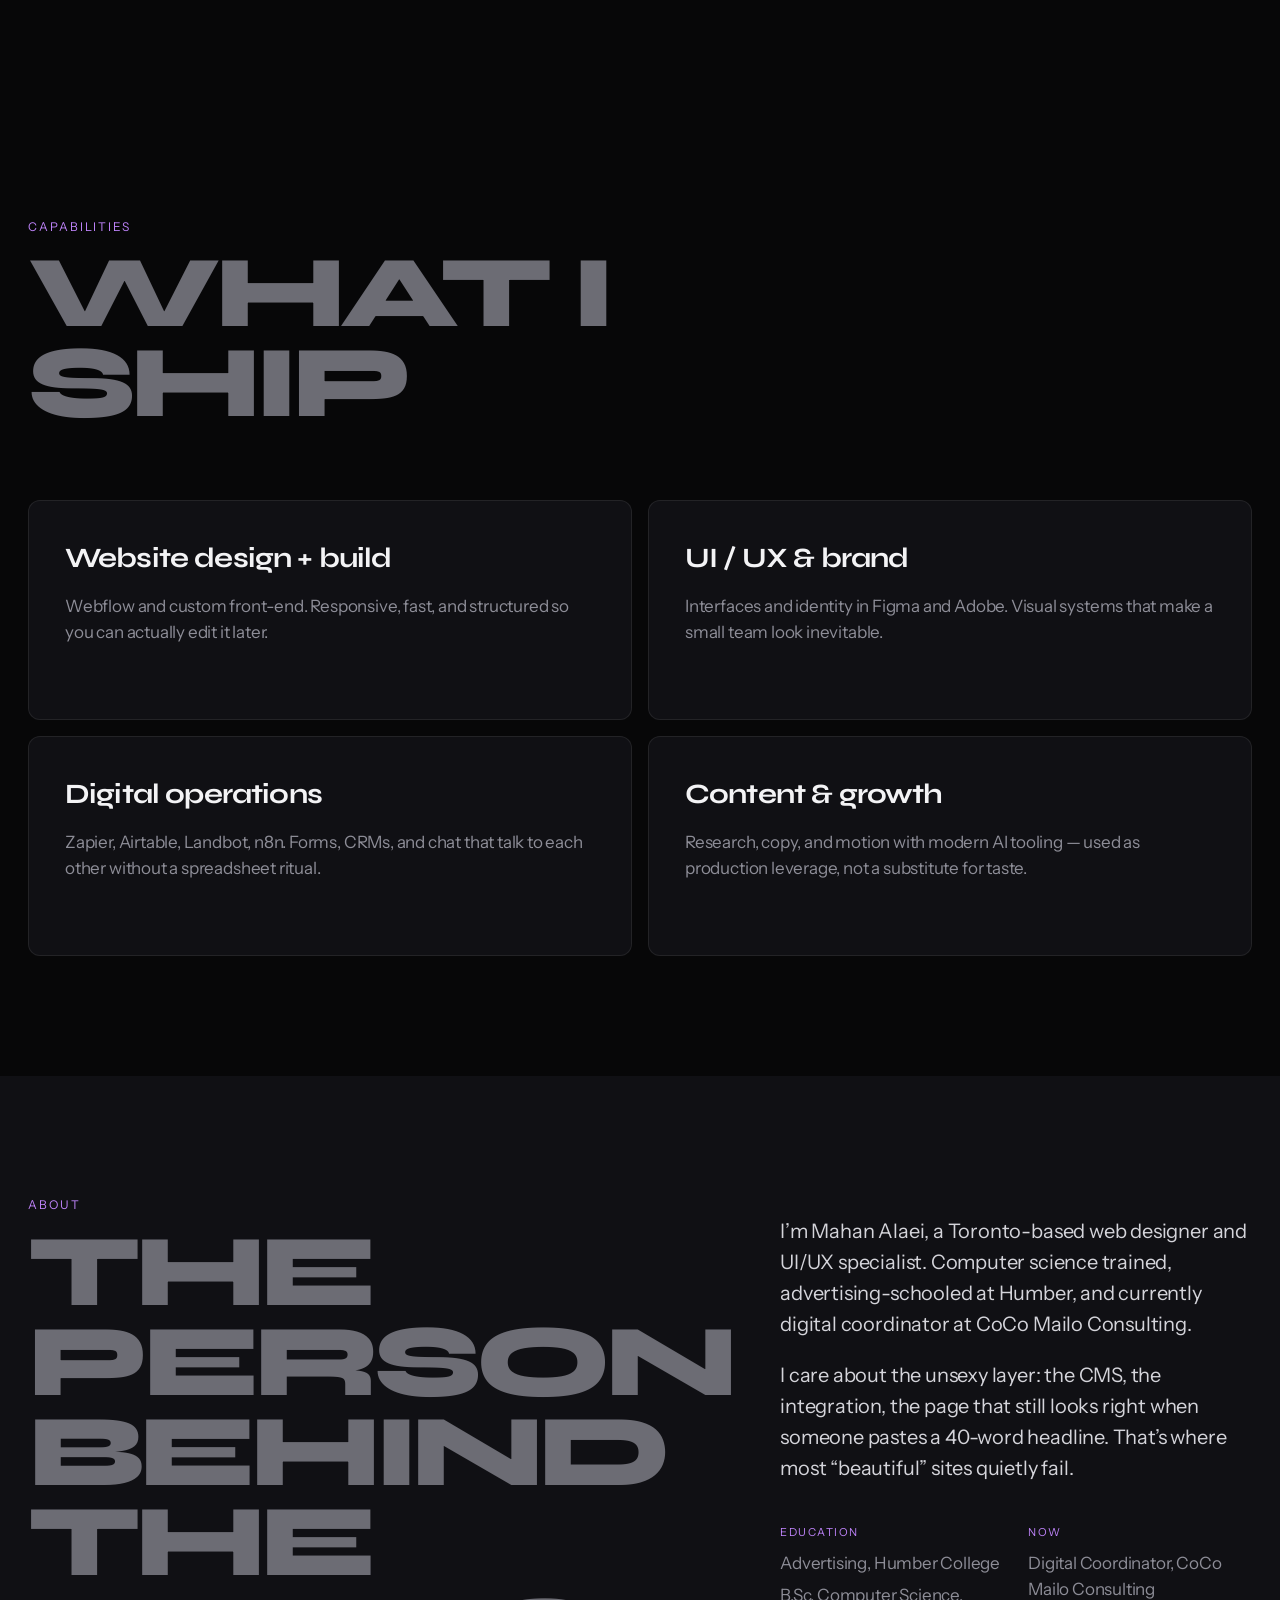
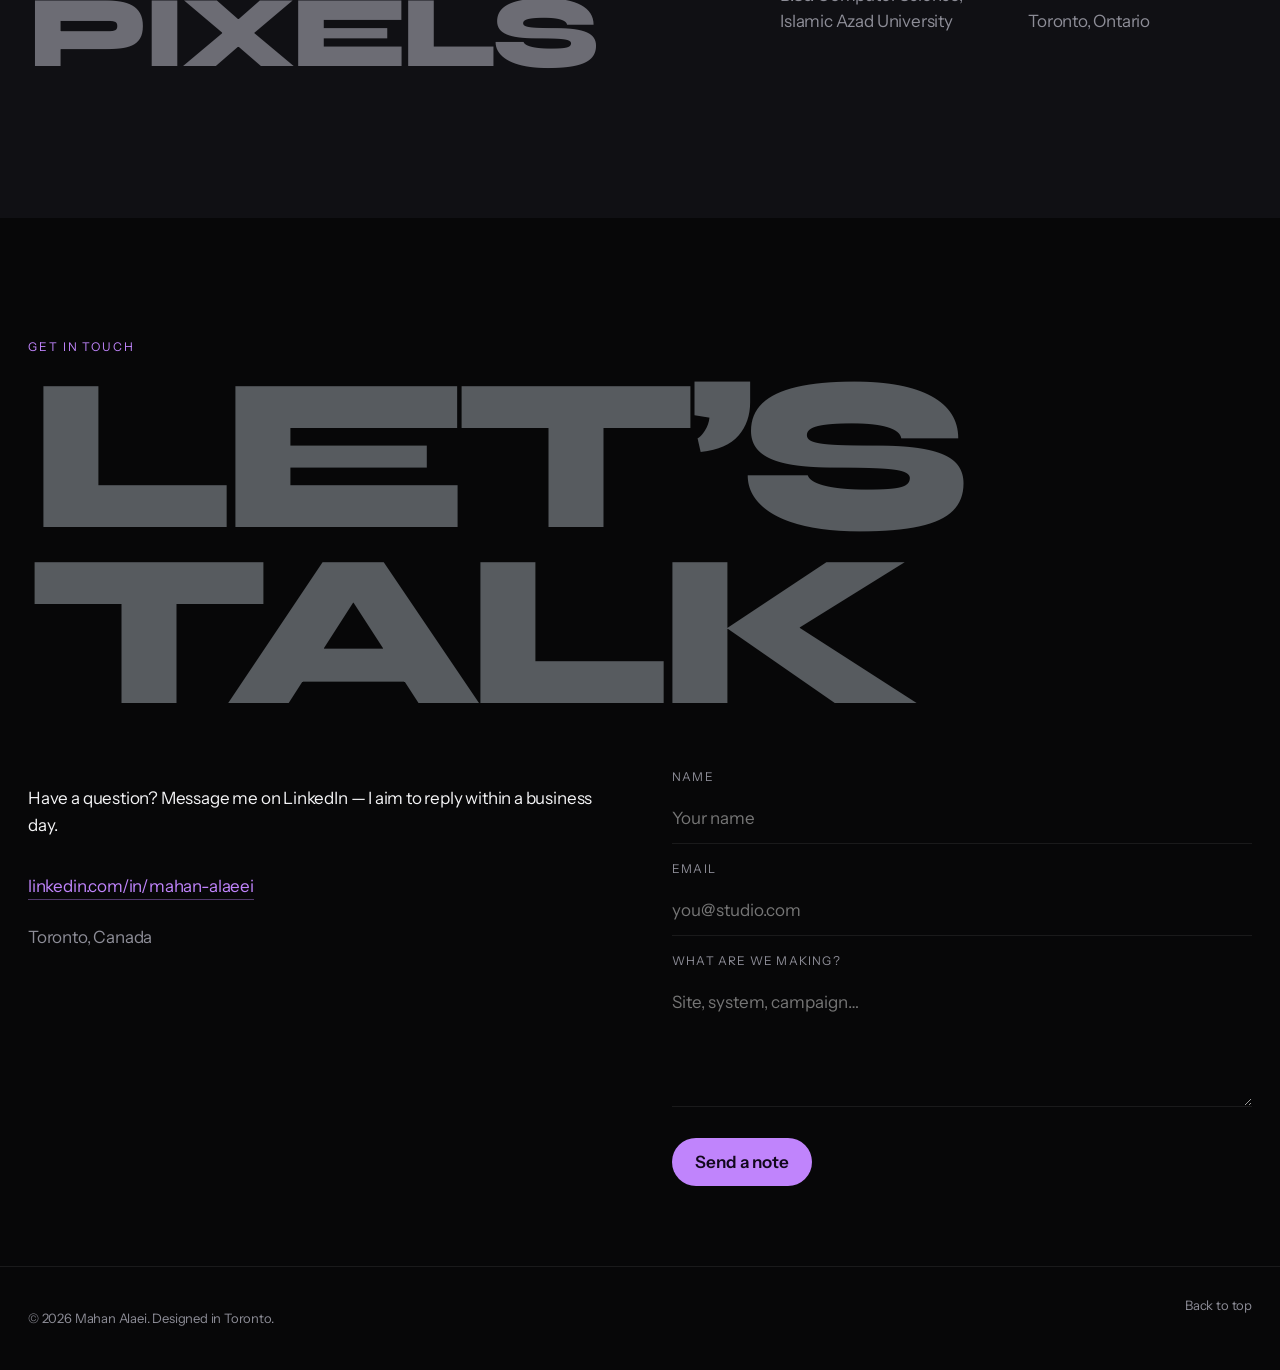
==== commit 0669ab98: "Add Liam's Call as the lead portfolio project. Feature the caregiver-support product with live site " ====
--- a/index.html
+++ b/index.html
@@ -98,12 +98,39 @@
         <p class="eyebrow">Selected work</p>
         <h2 class="display">The proof</h2>
         <p class="section__intro">
-          Real roles, real tools. From Webflow and Figma to automations that keep a studio moving —
-          built for consultants, education brands, and retail.
+          Real roles, real tools. From Webflow and Figma to a live caregiver-support product —
+          built for consultants, education brands, retail, and families in hard seasons.
         </p>
       </div>
 
       <article class="project reveal">
+        <div class="project__visual cover cover--liam">
+          <div class="cover__pulse" aria-hidden="true"></div>
+          <div class="cover__chat" aria-hidden="true">
+            <span></span><span></span><span></span>
+          </div>
+          <p class="cover__word">Care</p>
+        </div>
+        <div class="project__body">
+          <span class="project__index">01</span>
+          <div>
+            <h3>Liam’s Call</h3>
+            <p class="project__role">Product design &amp; build · liamscall.com · 2025–Present</p>
+            <p>
+              Free AI web chat for caregivers and families facing mental health, addiction, or
+              housing challenges — judgment-free support any hour, no account, waitlist, or
+              co-pay. Localized next steps, verified crisis directories, and a calm interface
+              that never pretends to be a therapist or a phone widget.
+            </p>
+            <ul class="tags">
+              <li>Product</li><li>UI / UX</li><li>AI chat</li><li>Civic</li>
+            </ul>
+            <a class="text-link" href="https://liamscall.com/" target="_blank" rel="noopener">liamscall.com</a>
+          </div>
+        </div>
+      </article>
+
+      <article class="project project--flip reveal">
         <div class="project__visual cover cover--coco">
           <div class="cover__grid"></div>
           <div class="cover__nodes">
@@ -112,7 +139,7 @@
           <p class="cover__word">Systems</p>
         </div>
         <div class="project__body">
-          <span class="project__index">01</span>
+          <span class="project__index">02</span>
           <div>
             <h3>CoCo Mailo Consulting</h3>
             <p class="project__role">Digital Coordinator · Toronto · 2024–Present</p>
@@ -129,13 +156,13 @@
         </div>
       </article>
 
-      <article class="project project--flip reveal">
+      <article class="project reveal">
         <div class="project__visual cover cover--maestro">
           <div class="cover__bars"></div>
           <p class="cover__word">Pathway</p>
         </div>
         <div class="project__body">
-          <span class="project__index">02</span>
+          <span class="project__index">03</span>
           <div>
             <h3>Maestro International Education</h3>
             <p class="project__role">Contract Web Designer · Toronto · 2022</p>
@@ -152,13 +179,13 @@
         </div>
       </article>
 
-      <article class="project reveal">
+      <article class="project project--flip reveal">
         <div class="project__visual cover cover--indie">
           <p class="cover__type">Aa</p>
           <p class="cover__word">Studio</p>
         </div>
         <div class="project__body">
-          <span class="project__index">03</span>
+          <span class="project__index">04</span>
           <div>
             <h3>Independent practice</h3>
             <p class="project__role">Freelance Web Designer · Toronto · 2022–2025</p>
@@ -174,13 +201,13 @@
         </div>
       </article>
 
-      <article class="project project--flip reveal">
+      <article class="project reveal">
         <div class="project__visual cover cover--exir">
           <div class="cover__stripe"></div>
           <p class="cover__word">Retail</p>
         </div>
         <div class="project__body">
-          <span class="project__index">04</span>
+          <span class="project__index">05</span>
           <div>
             <h3>Exir Shoes</h3>
             <p class="project__role">Retail Advertising Manager · 2017–Present</p>
--- a/css/styles.css
+++ b/css/styles.css
@@ -514,6 +514,87 @@
   color: rgba(255, 255, 255, 0.16);
 }
 
+.cover--liam {
+  background:
+    radial-gradient(circle at 22% 30%, rgba(31, 107, 82, 0.55), transparent 42%),
+    radial-gradient(circle at 78% 70%, rgba(26, 45, 90, 0.45), transparent 48%),
+    linear-gradient(165deg, #0c1a16, #070708 70%);
+}
+
+.cover__pulse {
+  position: absolute;
+  top: 28%;
+  left: 18%;
+  width: 120px;
+  height: 120px;
+  border-radius: 50%;
+  background: radial-gradient(circle, rgba(31, 107, 82, 0.55), transparent 70%);
+  animation: liam-pulse 4.5s var(--ease) infinite;
+}
+
+.cover__chat {
+  position: absolute;
+  inset: auto 14% 26% 14%;
+  display: grid;
+  gap: 12px;
+}
+
+.cover__chat span {
+  display: block;
+  height: 18px;
+  border-radius: 999px;
+  background: rgba(232, 223, 211, 0.14);
+  border: 1px solid rgba(232, 223, 211, 0.18);
+}
+
+.cover__chat span:nth-child(1) {
+  width: 72%;
+  animation: liam-chat 3.6s var(--ease) infinite;
+}
+
+.cover__chat span:nth-child(2) {
+  width: 48%;
+  margin-left: auto;
+  background: rgba(31, 107, 82, 0.45);
+  animation: liam-chat 3.6s var(--ease) 0.4s infinite;
+}
+
+.cover__chat span:nth-child(3) {
+  width: 60%;
+  animation: liam-chat 3.6s var(--ease) 0.8s infinite;
+}
+
+@keyframes liam-pulse {
+  0%,
+  100% {
+    transform: scale(0.92);
+    opacity: 0.55;
+  }
+  50% {
+    transform: scale(1.12);
+    opacity: 1;
+  }
+}
+
+@keyframes liam-chat {
+  0%,
+  100% {
+    opacity: 0.45;
+    transform: translateY(0);
+  }
+  50% {
+    opacity: 1;
+    transform: translateY(-4px);
+  }
+}
+
+@media (prefers-reduced-motion: reduce) {
+  .cover__pulse,
+  .cover__chat span {
+    animation: none;
+  }
+}
+
 .cover--coco {
   background:
     radial-gradient(circle at 70% 20%, rgba(192, 132, 252, 0.35), transparent 40%),
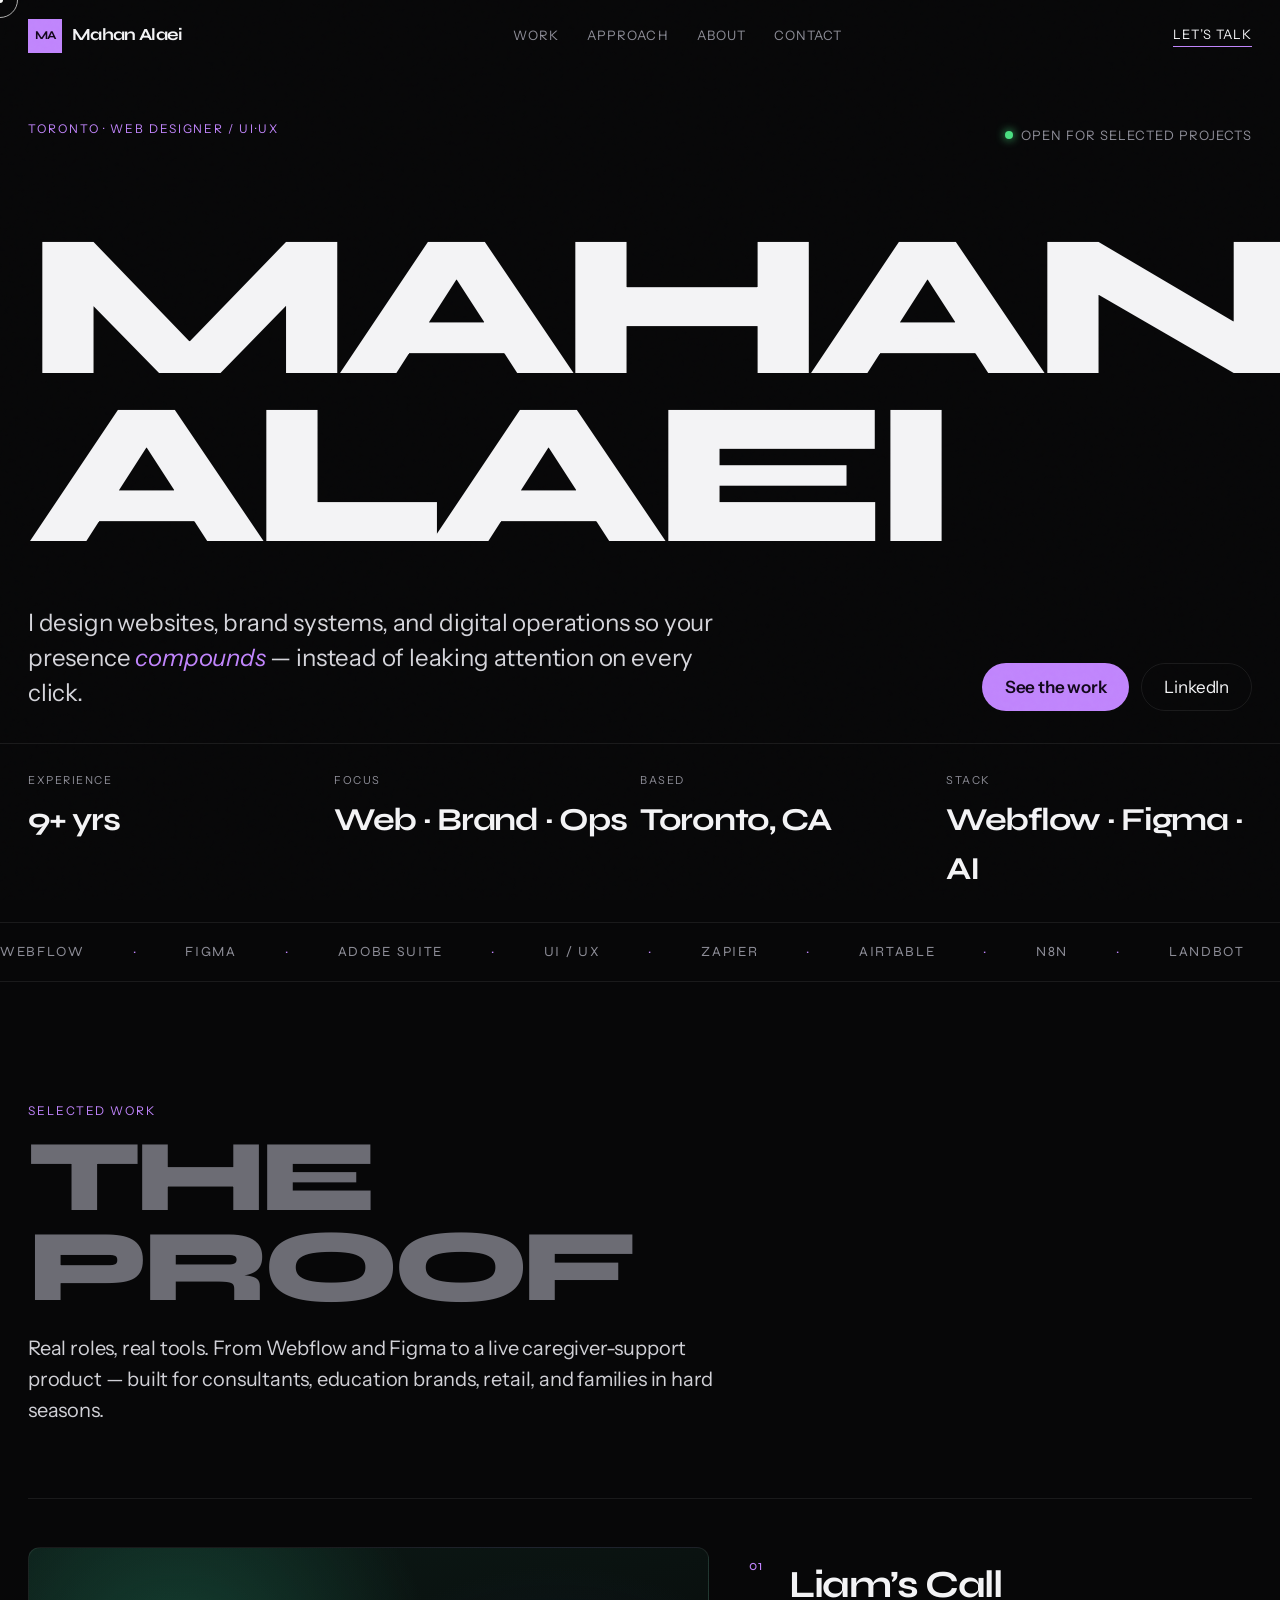
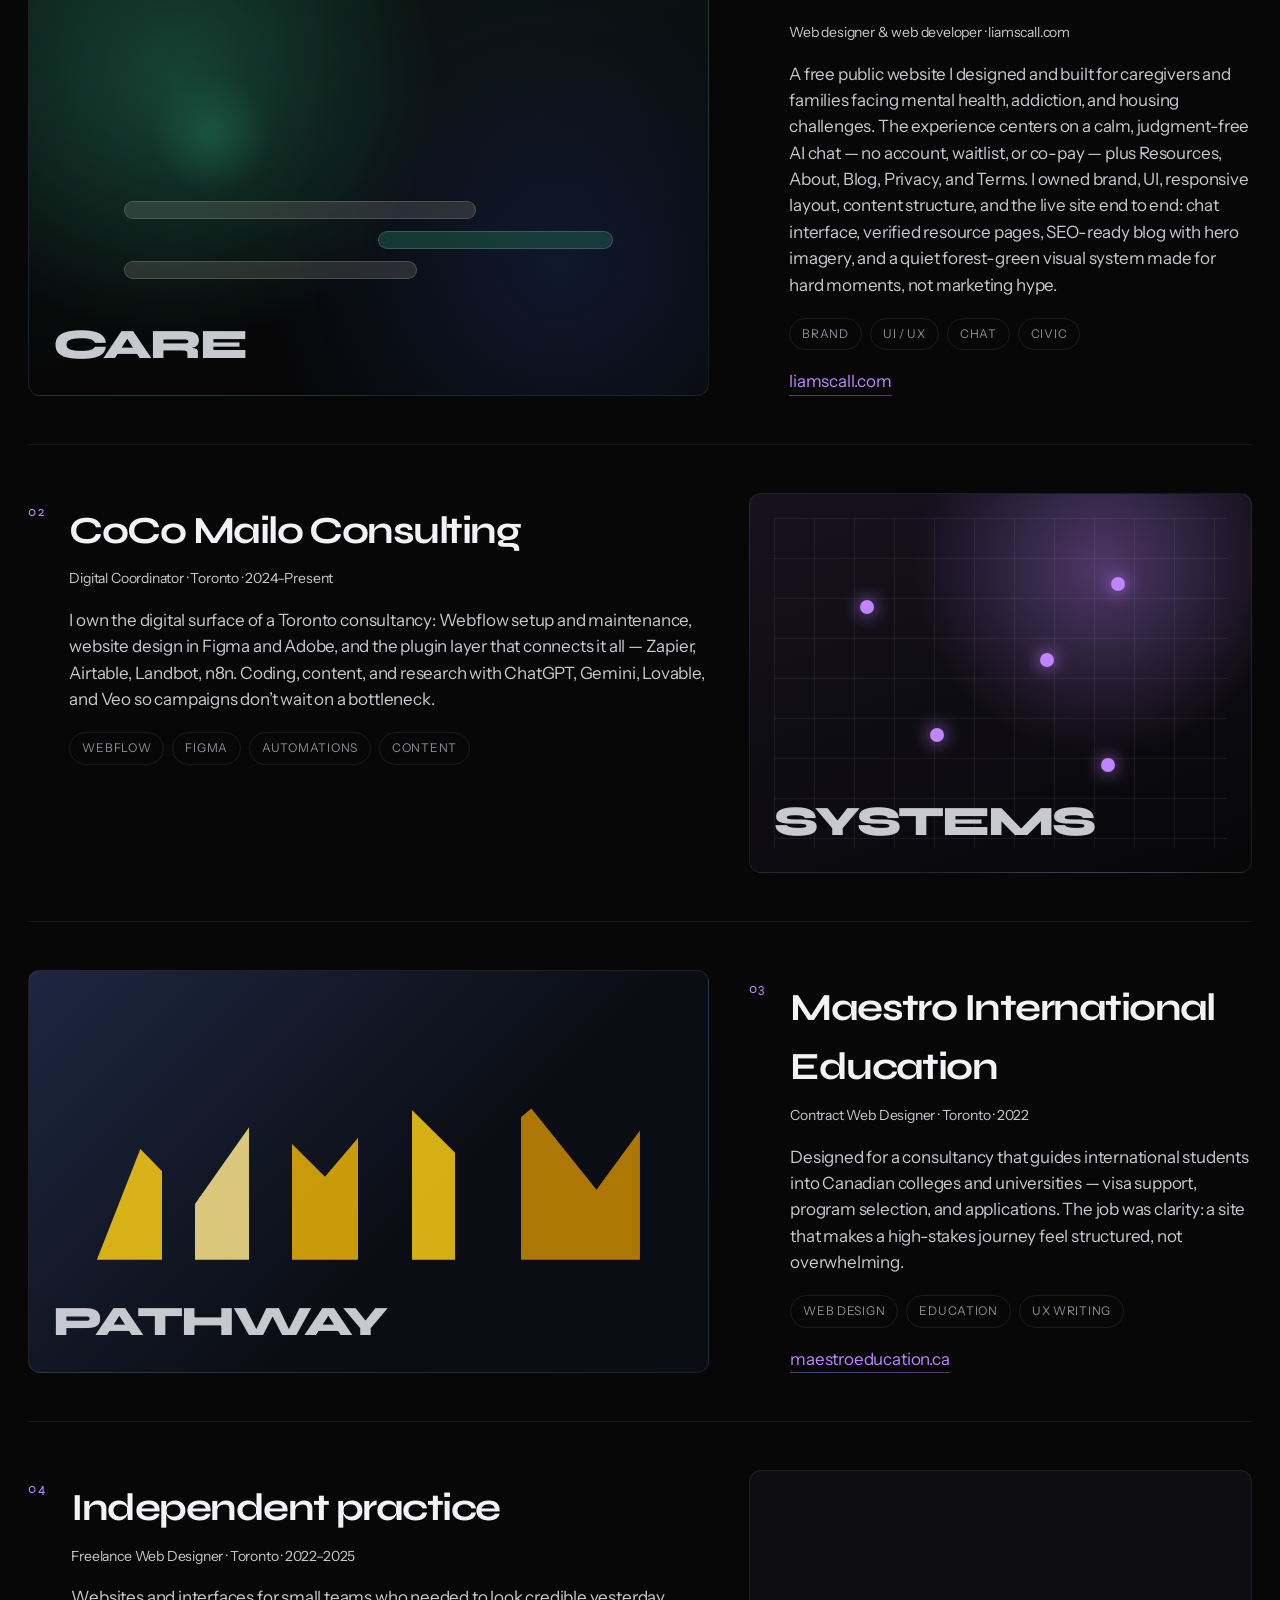
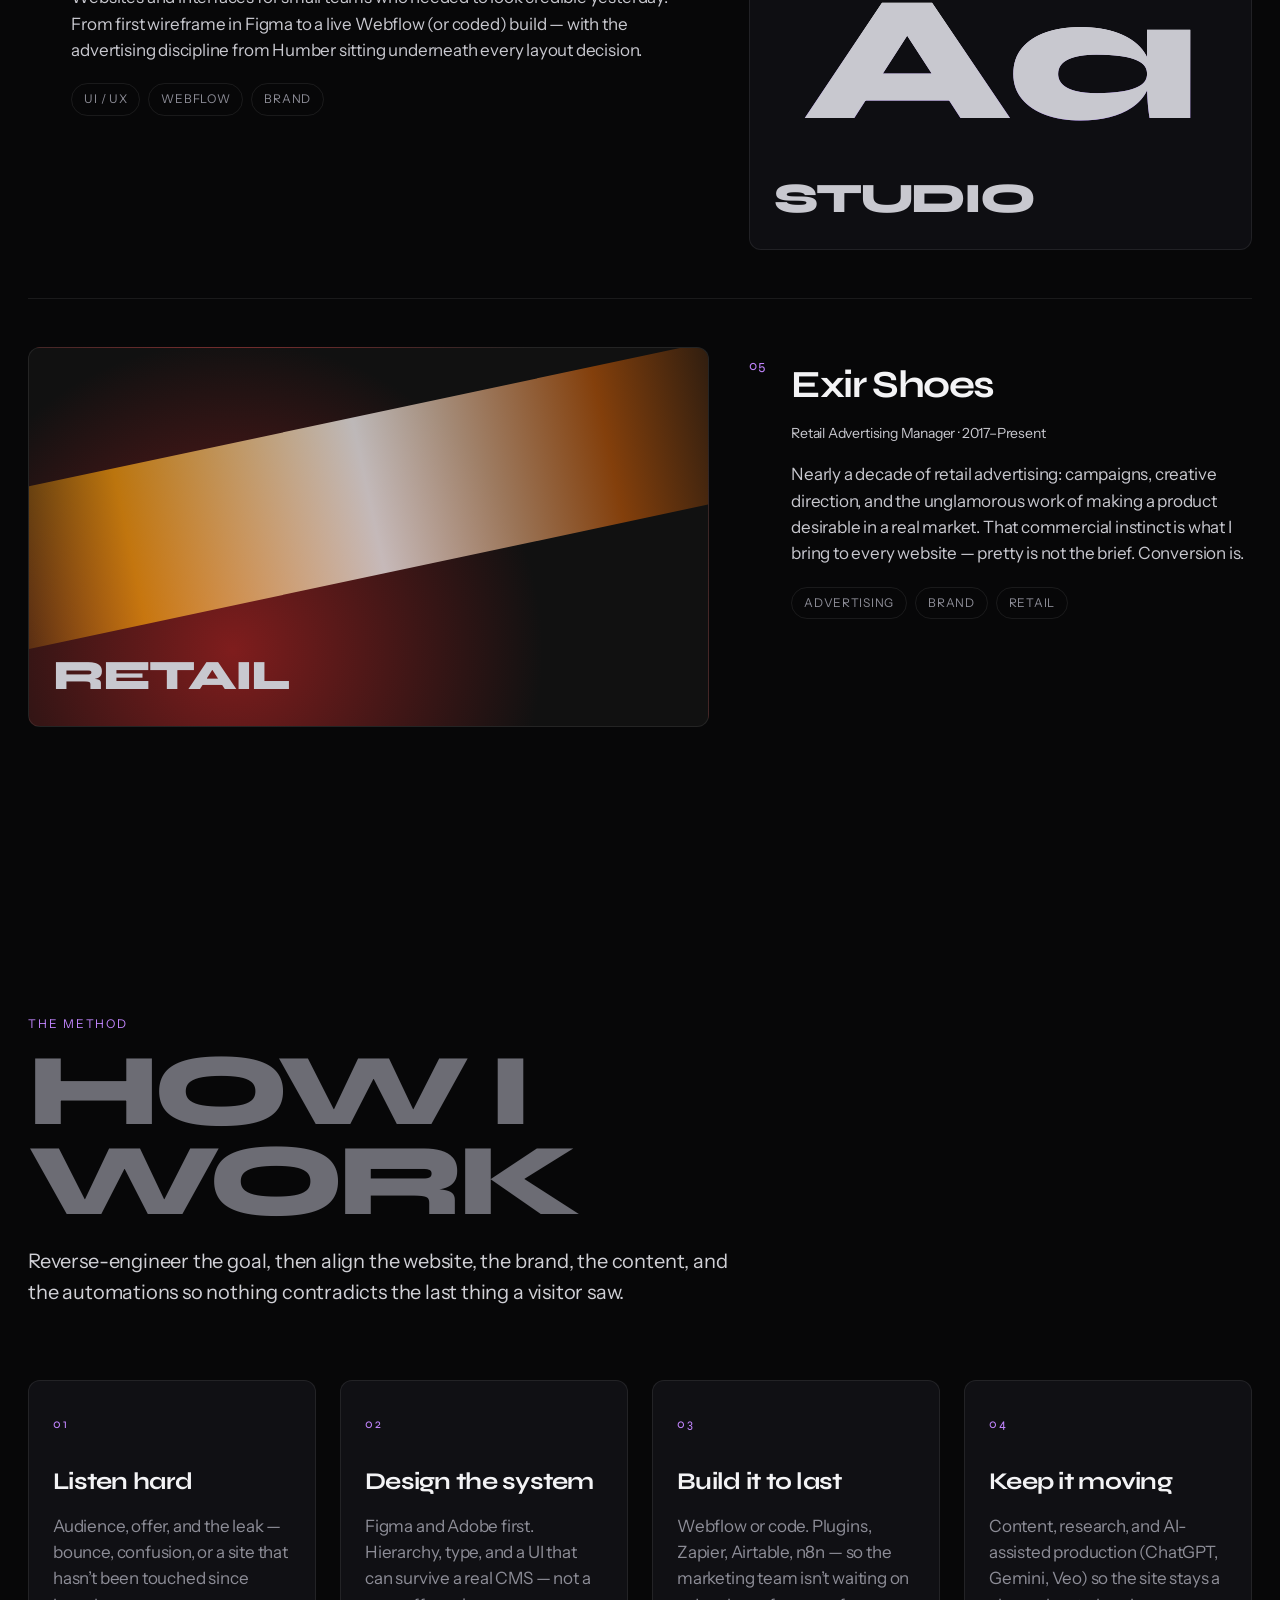
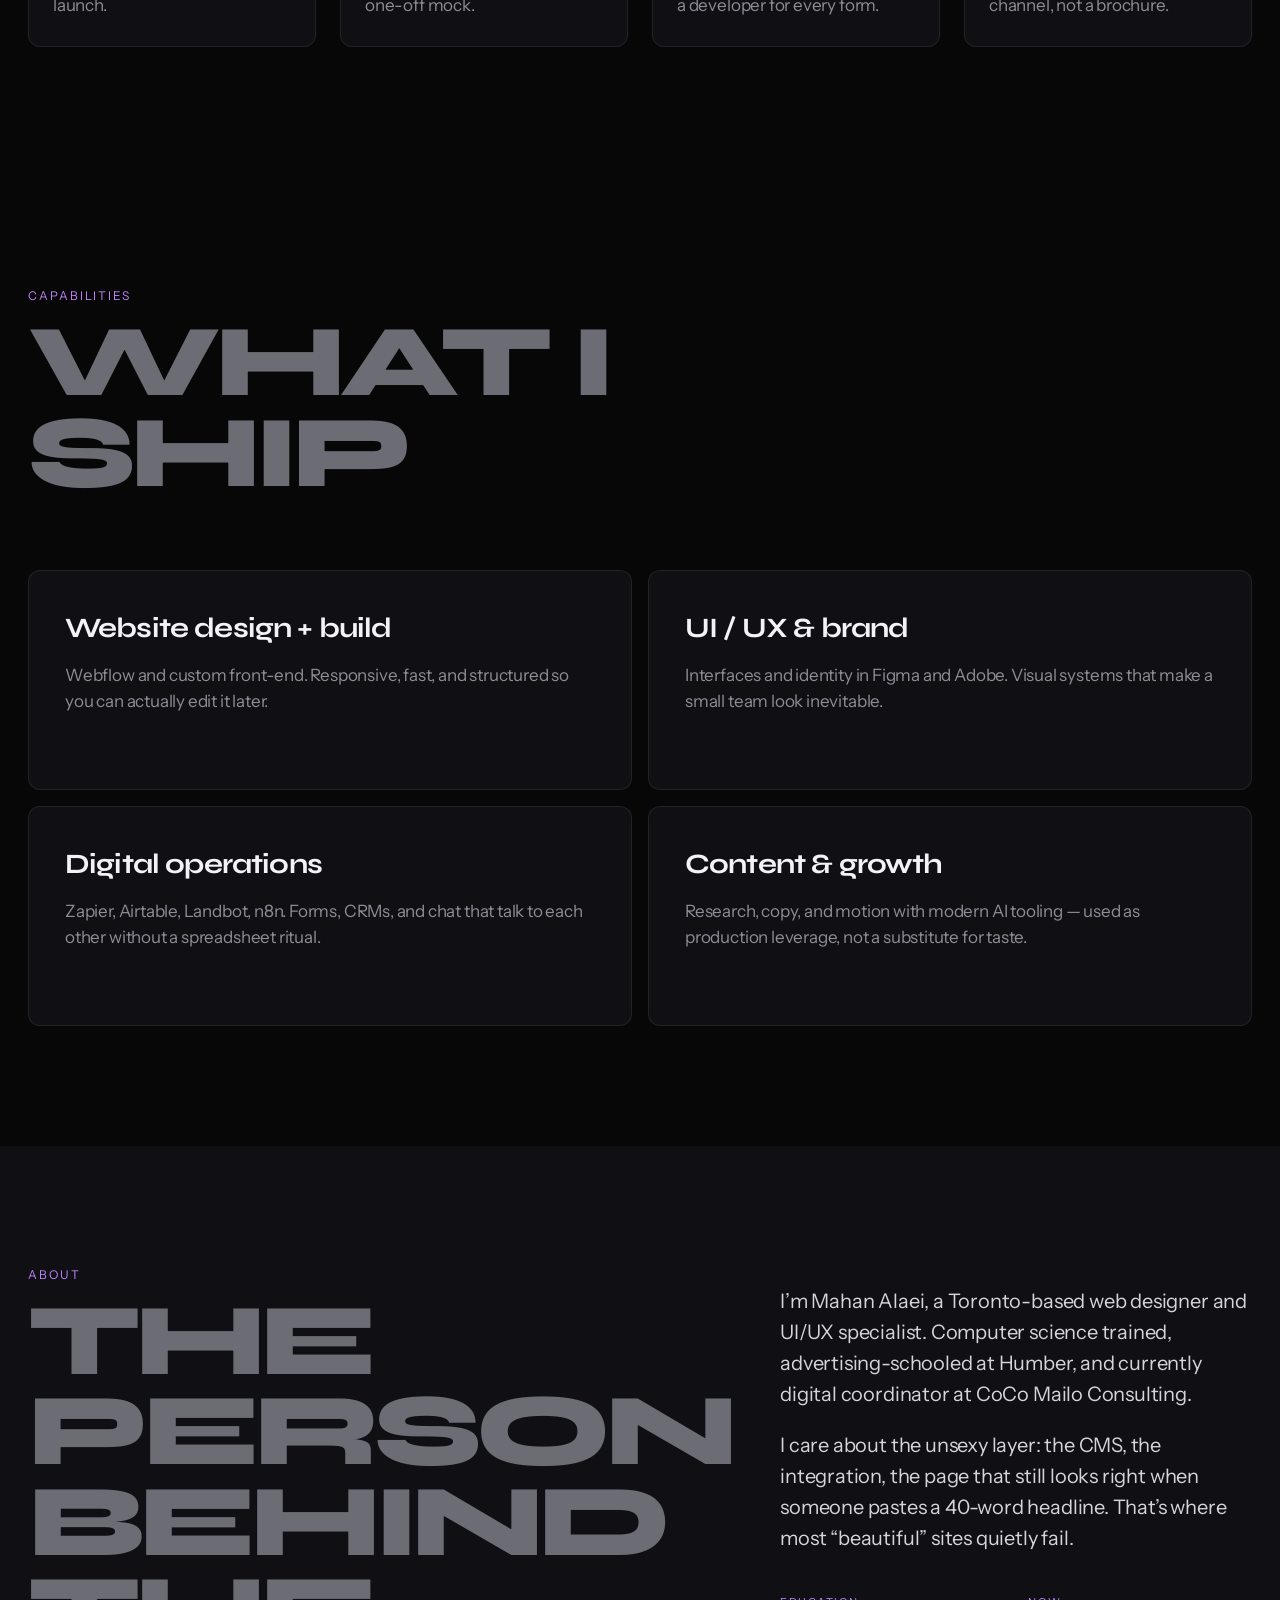
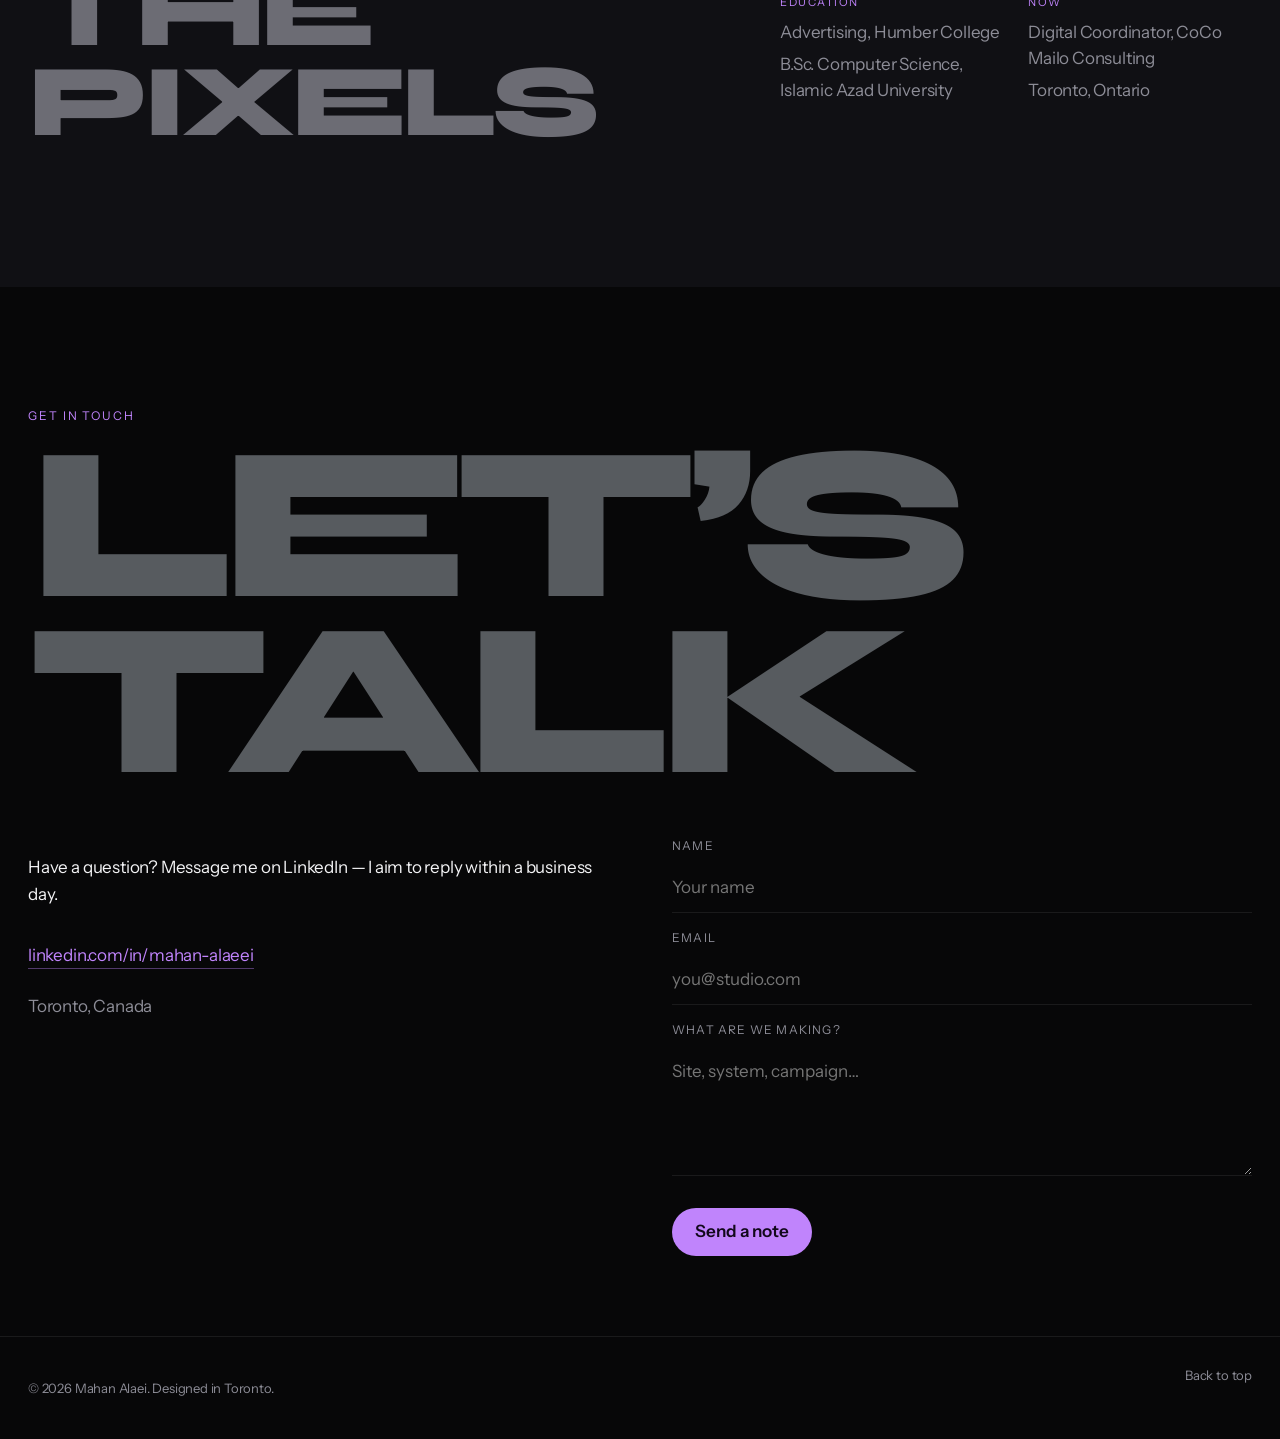
==== commit 0a77a489: "Align Liam's Call copy with portfolio descriptions. Use the design-led short description, web design" ====
--- a/index.html
+++ b/index.html
@@ -115,15 +115,18 @@
           <span class="project__index">01</span>
           <div>
             <h3>Liam’s Call</h3>
-            <p class="project__role">Product design &amp; build · liamscall.com · 2025–Present</p>
-            <p>
-              Free AI web chat for caregivers and families facing mental health, addiction, or
-              housing challenges — judgment-free support any hour, no account, waitlist, or
-              co-pay. Localized next steps, verified crisis directories, and a calm interface
-              that never pretends to be a therapist or a phone widget.
-            </p>
-            <ul class="tags">
-              <li>Product</li><li>UI / UX</li><li>AI chat</li><li>Civic</li>
+            <p class="project__role">Web designer &amp; web developer · liamscall.com</p>
+            <p>
+              A free public website I designed and built for caregivers and families facing
+              mental health, addiction, and housing challenges. The experience centers on a calm,
+              judgment-free AI chat — no account, waitlist, or co-pay — plus Resources, About,
+              Blog, Privacy, and Terms. I owned brand, UI, responsive layout, content structure,
+              and the live site end to end: chat interface, verified resource pages, SEO-ready
+              blog with hero imagery, and a quiet forest-green visual system made for hard
+              moments, not marketing hype.
+            </p>
+            <ul class="tags">
+              <li>Brand</li><li>UI / UX</li><li>Chat</li><li>Civic</li>
             </ul>
             <a class="text-link" href="https://liamscall.com/" target="_blank" rel="noopener">liamscall.com</a>
           </div>
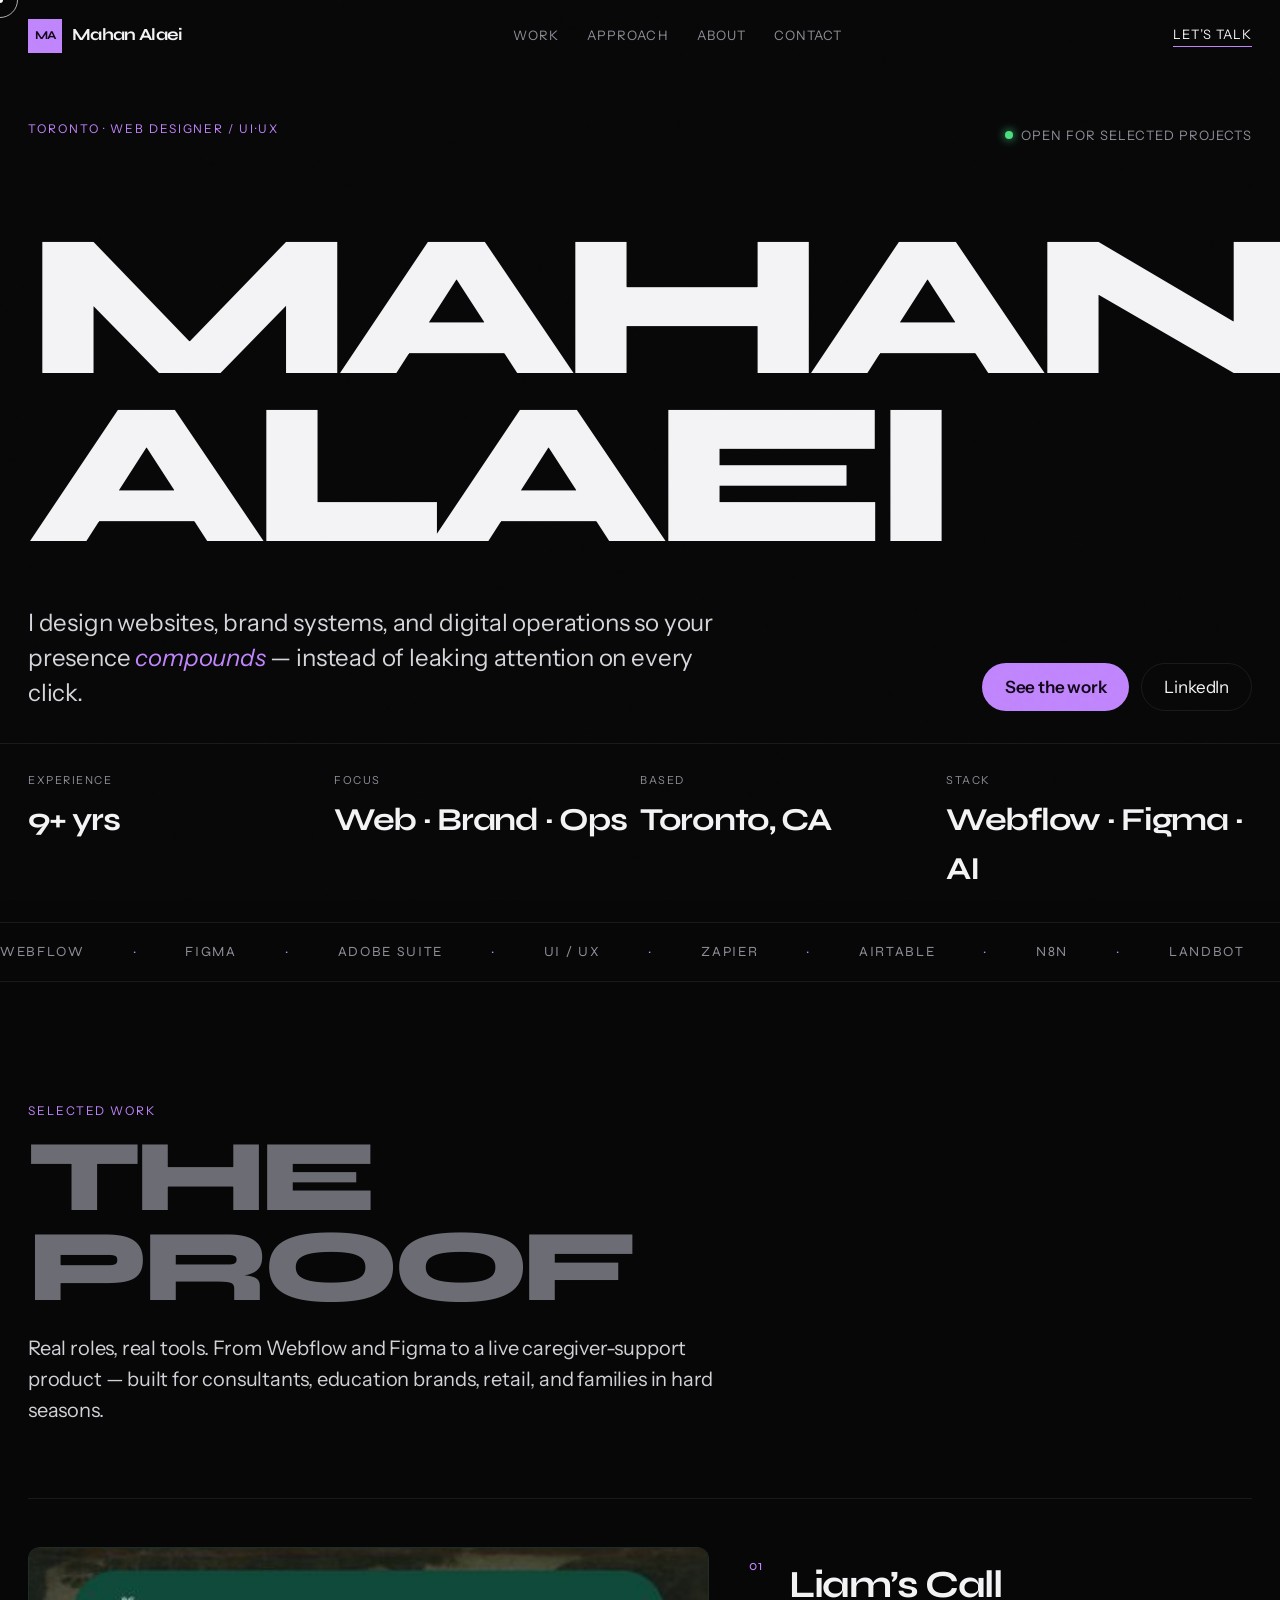
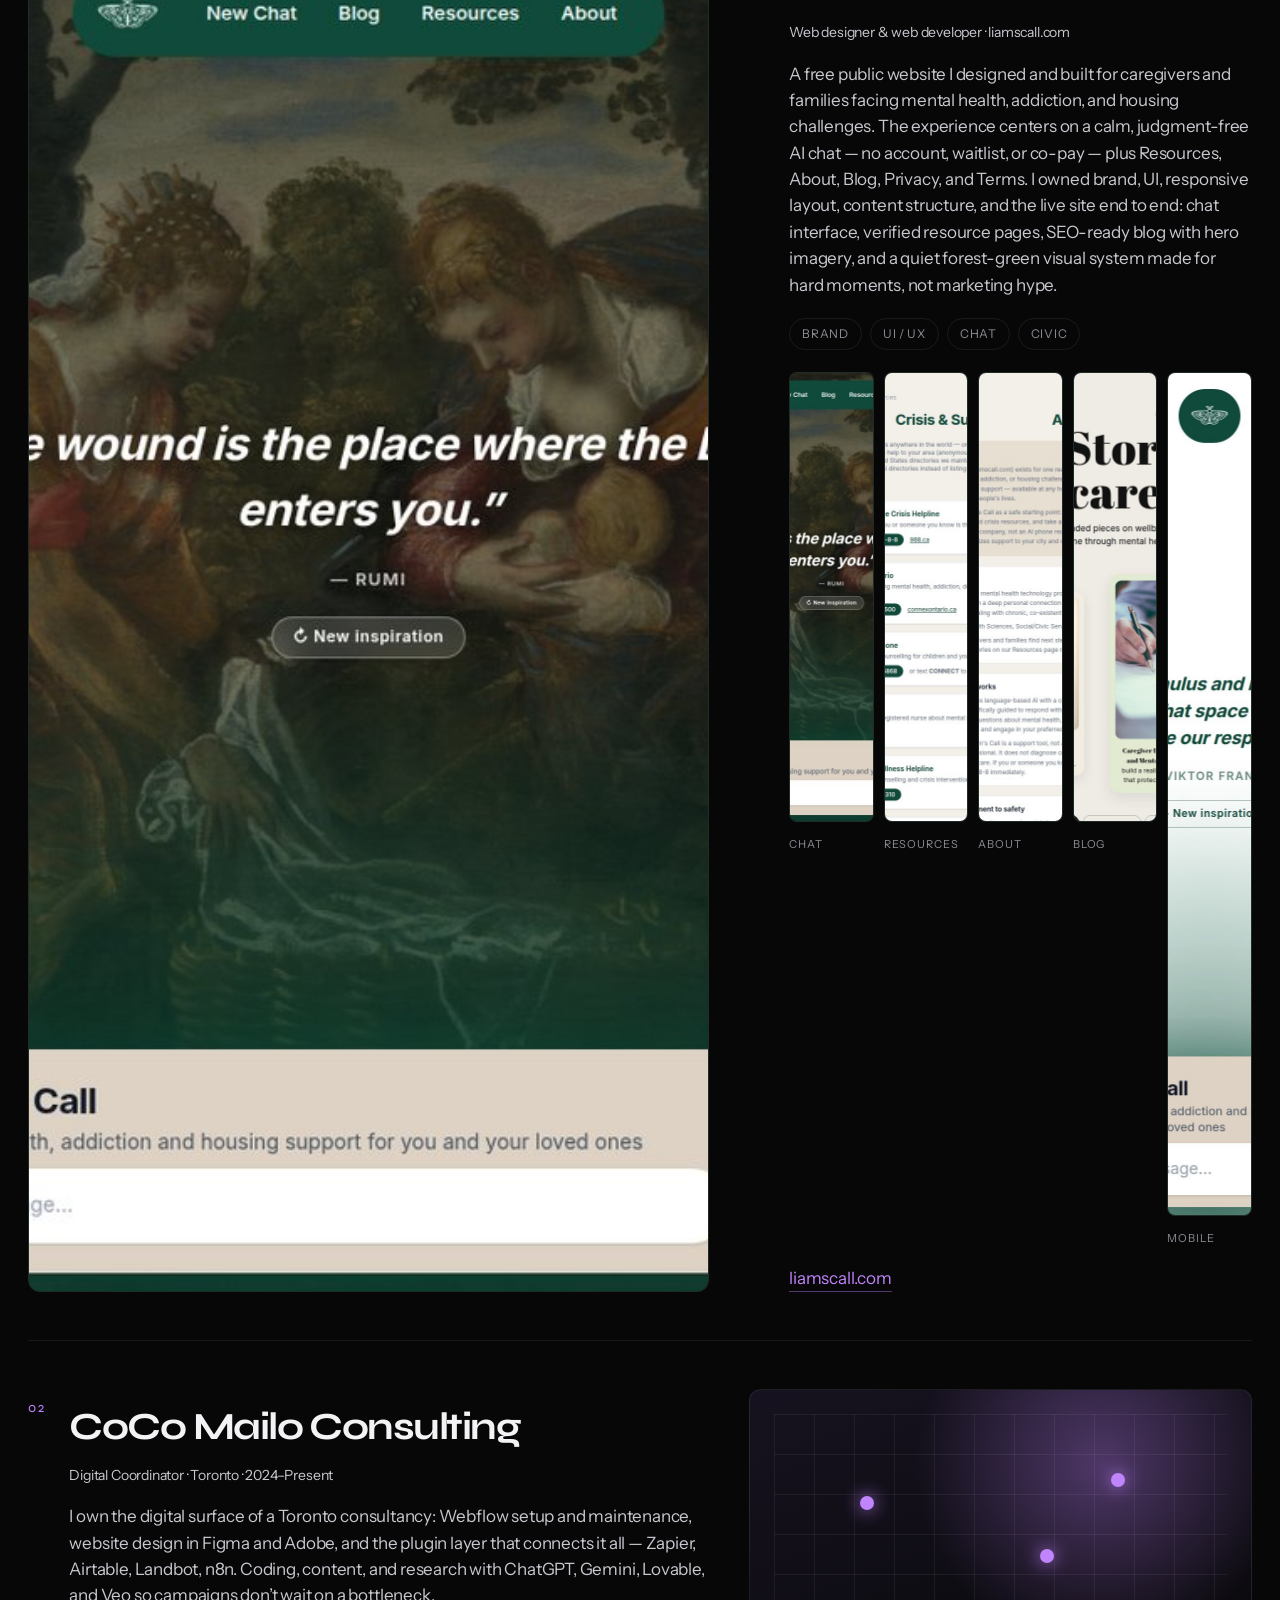
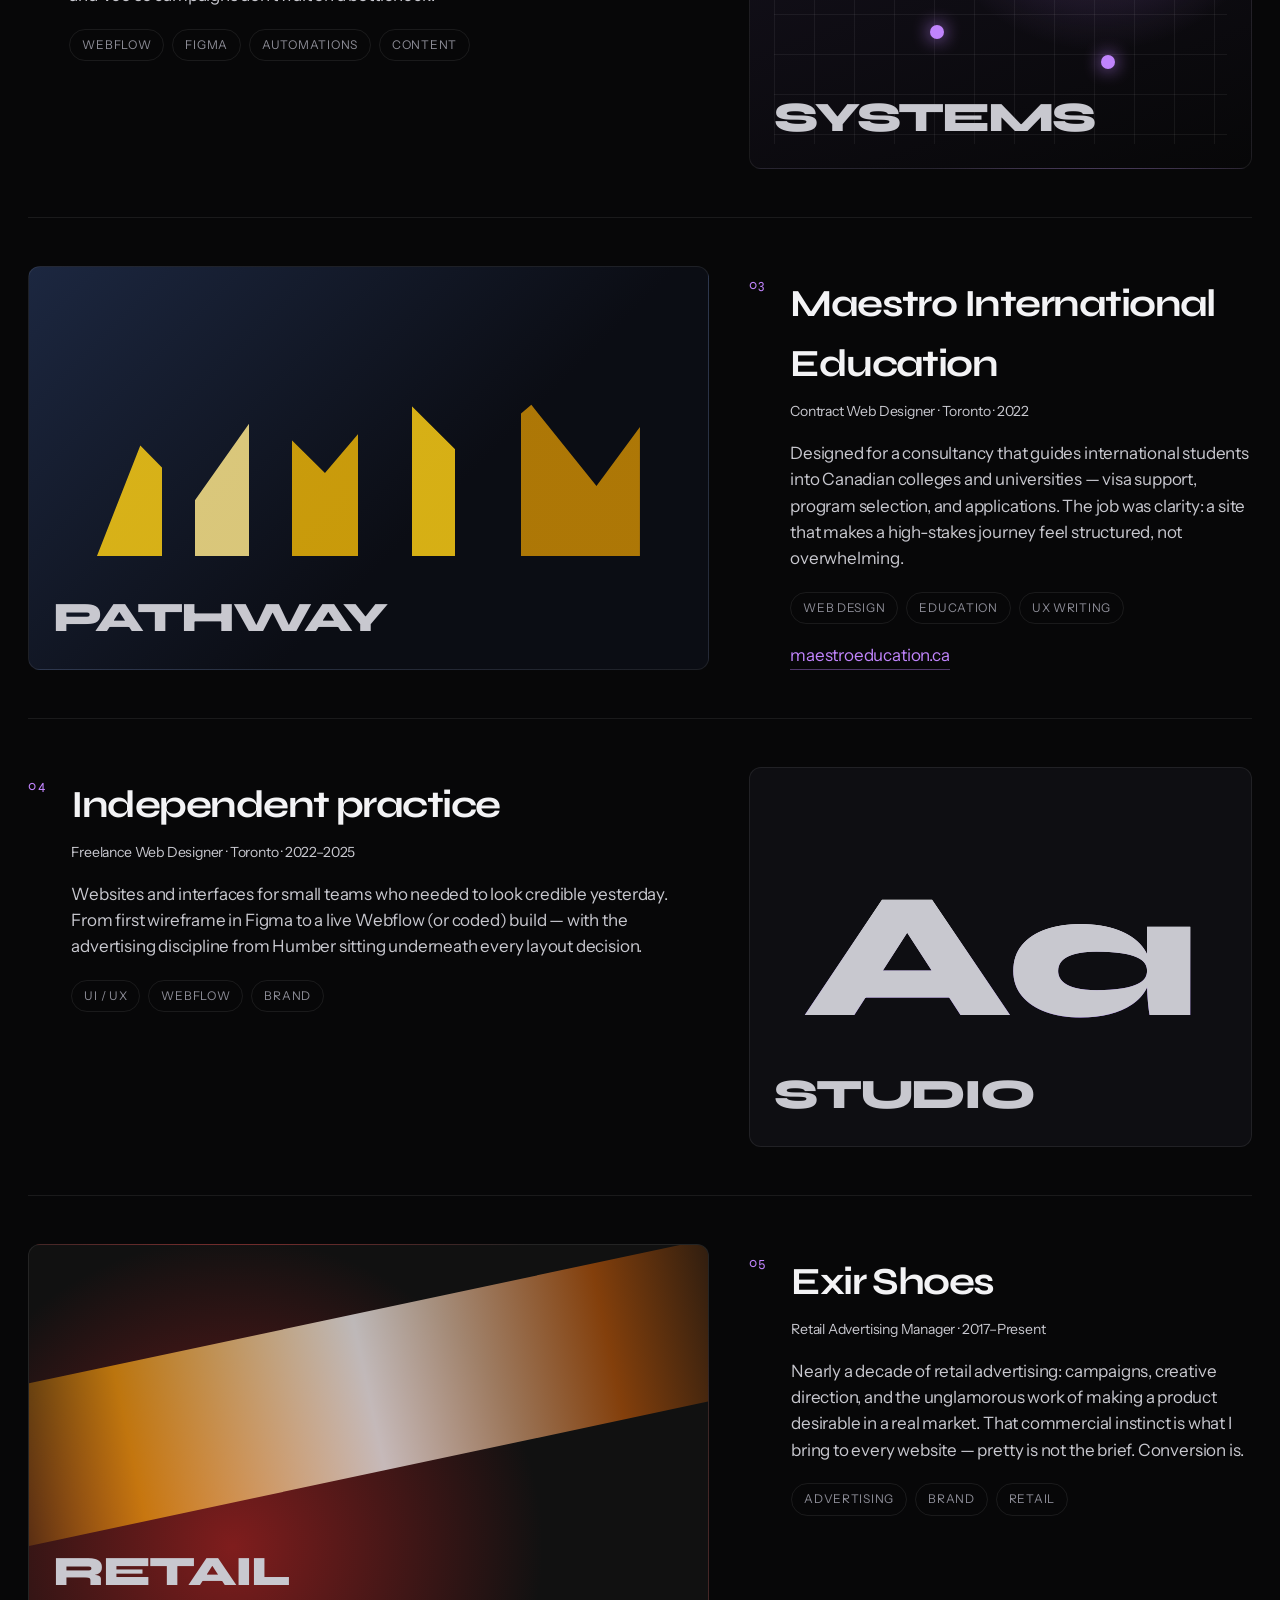
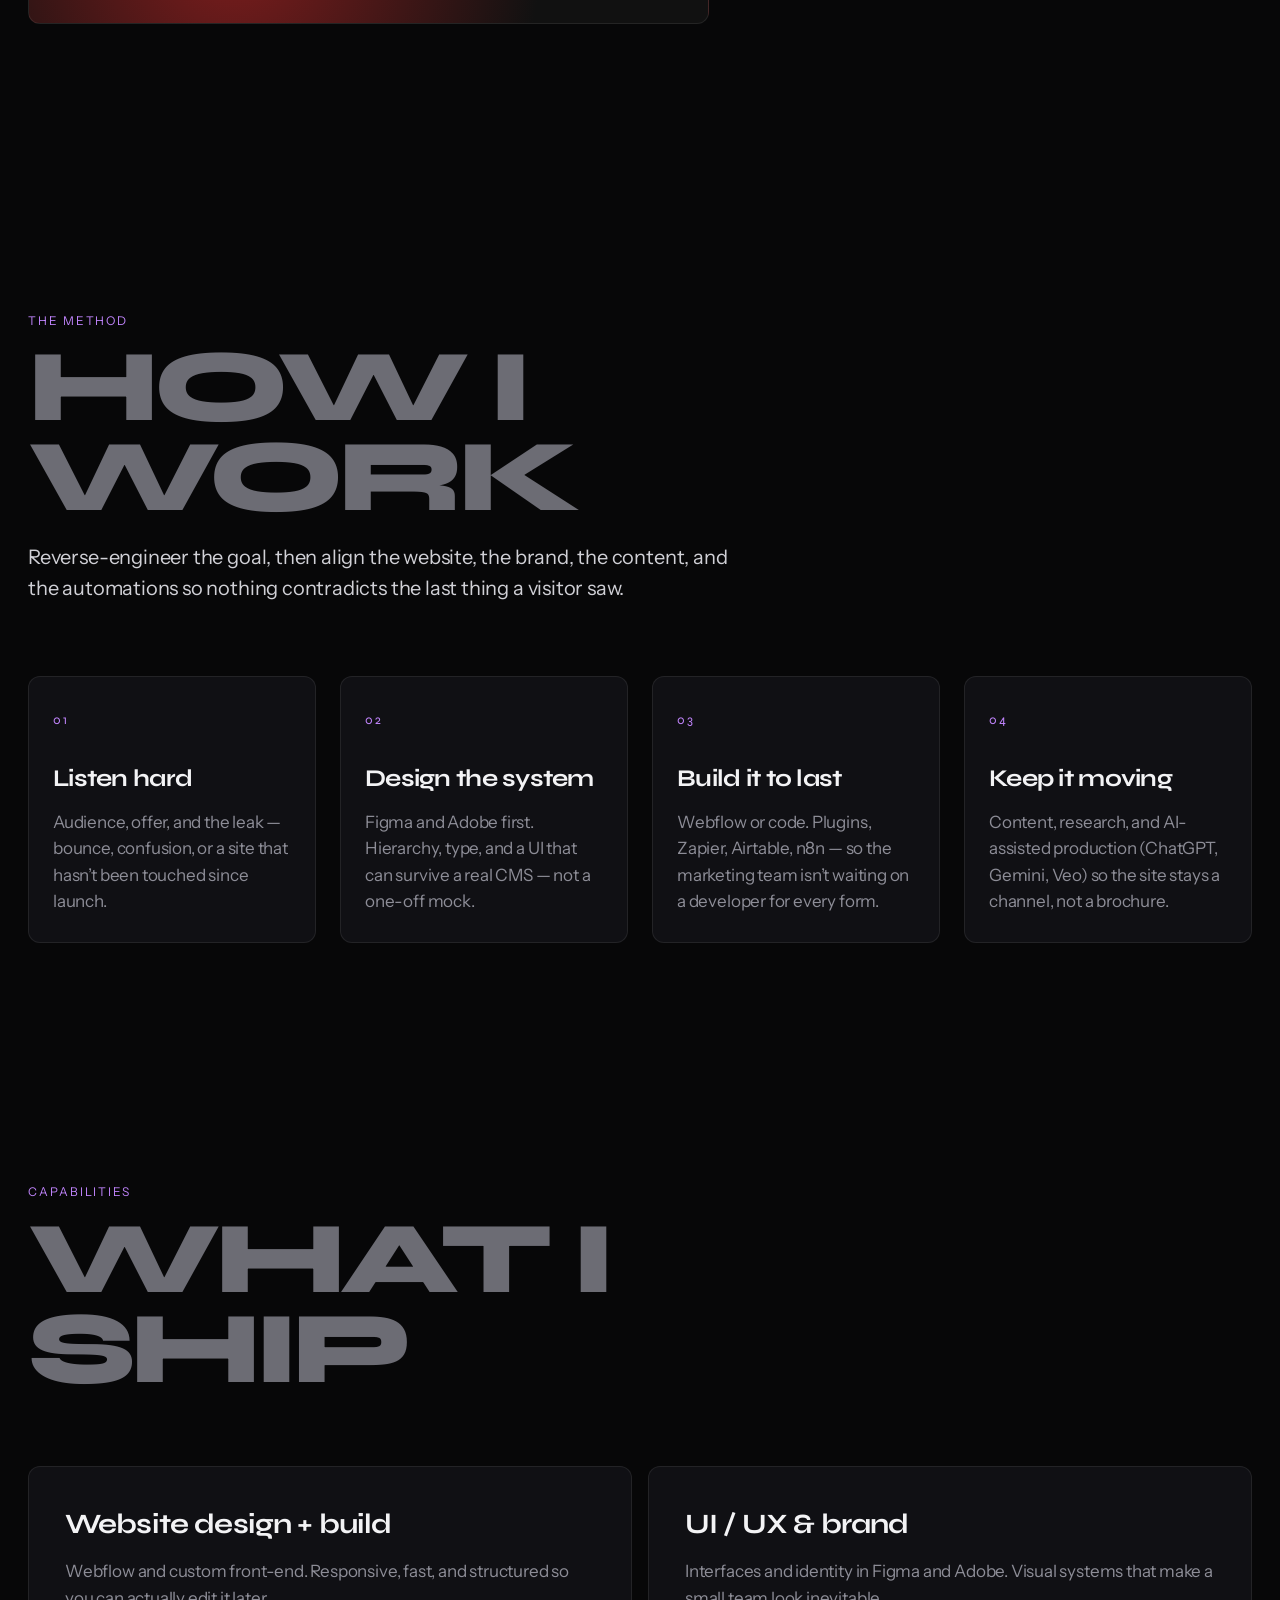
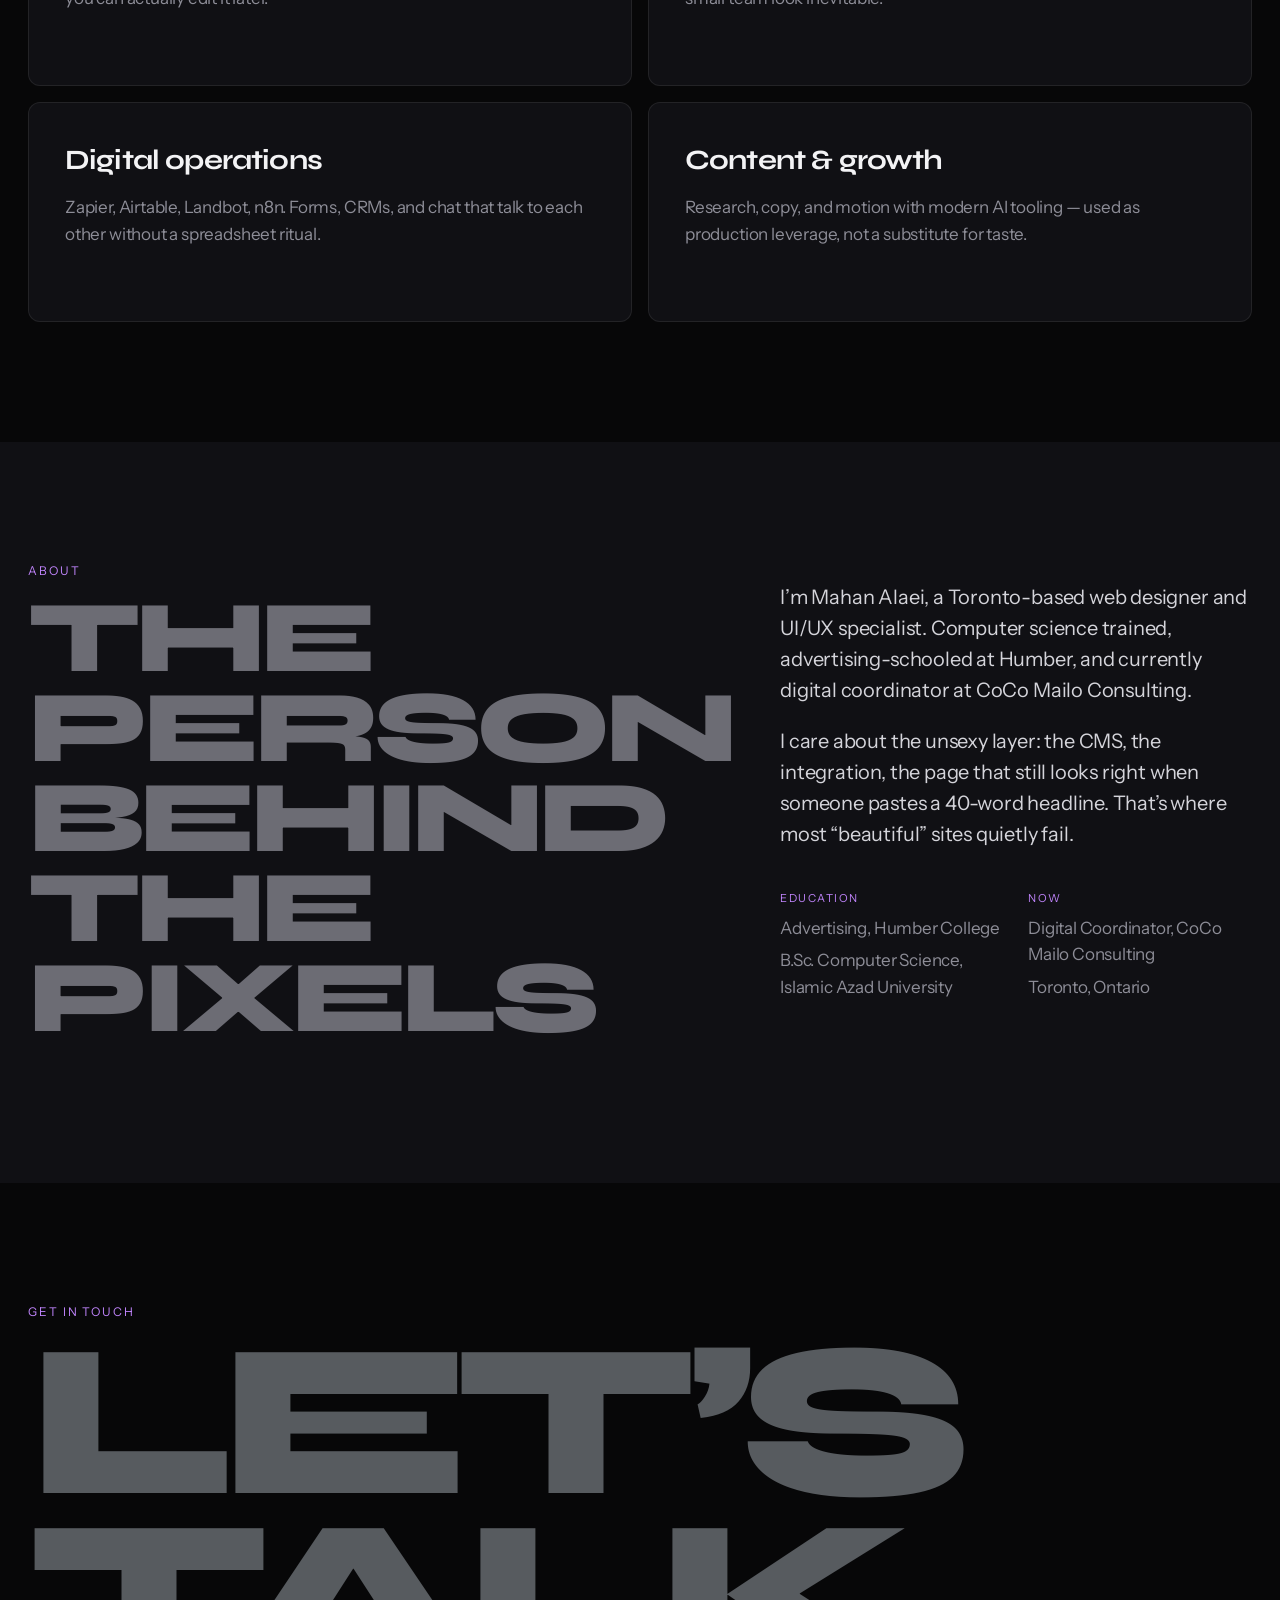
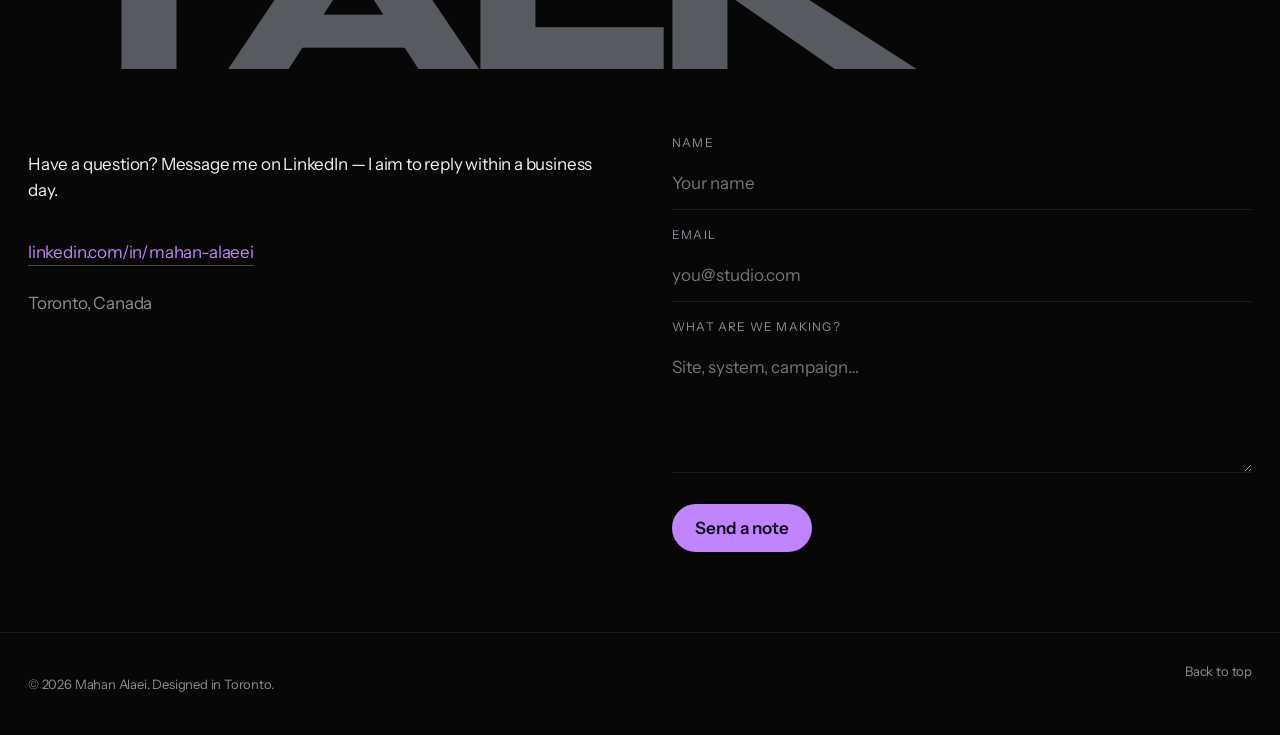
==== commit da1a81e2: "Add Liam's Call screenshots and site tour video. Capture chat, resources, about, blog, and mobile st" ====
--- a/index.html
+++ b/index.html
@@ -104,12 +104,27 @@
       </div>
 
       <article class="project reveal">
-        <div class="project__visual cover cover--liam">
-          <div class="cover__pulse" aria-hidden="true"></div>
-          <div class="cover__chat" aria-hidden="true">
-            <span></span><span></span><span></span>
-          </div>
-          <p class="cover__word">Care</p>
+        <div class="project__visual cover cover--liam cover--media">
+          <video
+            class="cover__video"
+            autoplay
+            muted
+            loop
+            playsinline
+            preload="metadata"
+            poster="assets/liamscall/poster.jpg"
+            aria-label="Tour of Liam’s Call: chat home, resources, about, blog, and mobile"
+          >
+            <source src="assets/liamscall/tour.mp4" type="video/mp4">
+          </video>
+          <img
+            class="cover__still"
+            src="assets/liamscall/home.jpg"
+            alt="Liam’s Call chat home — calm full-bleed hero with support chat"
+            width="1440"
+            height="900"
+            loading="lazy"
+          >
         </div>
         <div class="project__body">
           <span class="project__index">01</span>
@@ -128,6 +143,28 @@
             <ul class="tags">
               <li>Brand</li><li>UI / UX</li><li>Chat</li><li>Civic</li>
             </ul>
+            <div class="project__shots" aria-label="Liam’s Call screenshots">
+              <figure>
+                <img src="assets/liamscall/home.jpg" alt="Chat home" width="720" height="450" loading="lazy">
+                <figcaption>Chat</figcaption>
+              </figure>
+              <figure>
+                <img src="assets/liamscall/resources.jpg" alt="Resources page" width="720" height="450" loading="lazy">
+                <figcaption>Resources</figcaption>
+              </figure>
+              <figure>
+                <img src="assets/liamscall/about.jpg" alt="About page" width="720" height="450" loading="lazy">
+                <figcaption>About</figcaption>
+              </figure>
+              <figure>
+                <img src="assets/liamscall/blog.jpg" alt="Blog" width="720" height="450" loading="lazy">
+                <figcaption>Blog</figcaption>
+              </figure>
+              <figure>
+                <img src="assets/liamscall/home-mobile.jpg" alt="Mobile chat home" width="390" height="844" loading="lazy">
+                <figcaption>Mobile</figcaption>
+              </figure>
+            </div>
             <a class="text-link" href="https://liamscall.com/" target="_blank" rel="noopener">liamscall.com</a>
           </div>
         </div>
--- a/css/styles.css
+++ b/css/styles.css
@@ -521,6 +521,78 @@
     linear-gradient(165deg, #0c1a16, #070708 70%);
 }
 
+.cover--media {
+  padding: 0;
+  background: #0c1a16;
+}
+
+.cover__video,
+.cover__still {
+  position: absolute;
+  inset: 0;
+  width: 100%;
+  height: 100%;
+  object-fit: cover;
+  display: block;
+}
+
+.cover__still {
+  display: none;
+}
+
+.project__shots {
+  display: grid;
+  grid-template-columns: repeat(5, minmax(0, 1fr));
+  gap: 10px;
+  margin: 22px 0 0;
+}
+
+.project__shots figure {
+  margin: 0;
+}
+
+.project__shots img {
+  width: 100%;
+  aspect-ratio: 16 / 10;
+  object-fit: cover;
+  object-position: top center;
+  border-radius: 8px;
+  border: 1px solid var(--line);
+  background: #0c1a16;
+}
+
+.project__shots figure:last-child img {
+  object-position: center top;
+}
+
+.project__shots figcaption {
+  margin-top: 6px;
+  font-size: 11px;
+  letter-spacing: 0.08em;
+  text-transform: uppercase;
+  color: var(--muted);
+}
+
+@media (max-width: 900px) {
+  .project__shots {
+    grid-template-columns: repeat(3, minmax(0, 1fr));
+  }
+
+  .project__shots figure:nth-child(n + 4) {
+    display: none;
+  }
+}
+
+@media (prefers-reduced-motion: reduce) {
+  .cover__video {
+    display: none;
+  }
+
+  .cover__still {
+    display: block;
+  }
+}
+
 .cover__pulse {
   position: absolute;
   top: 28%;
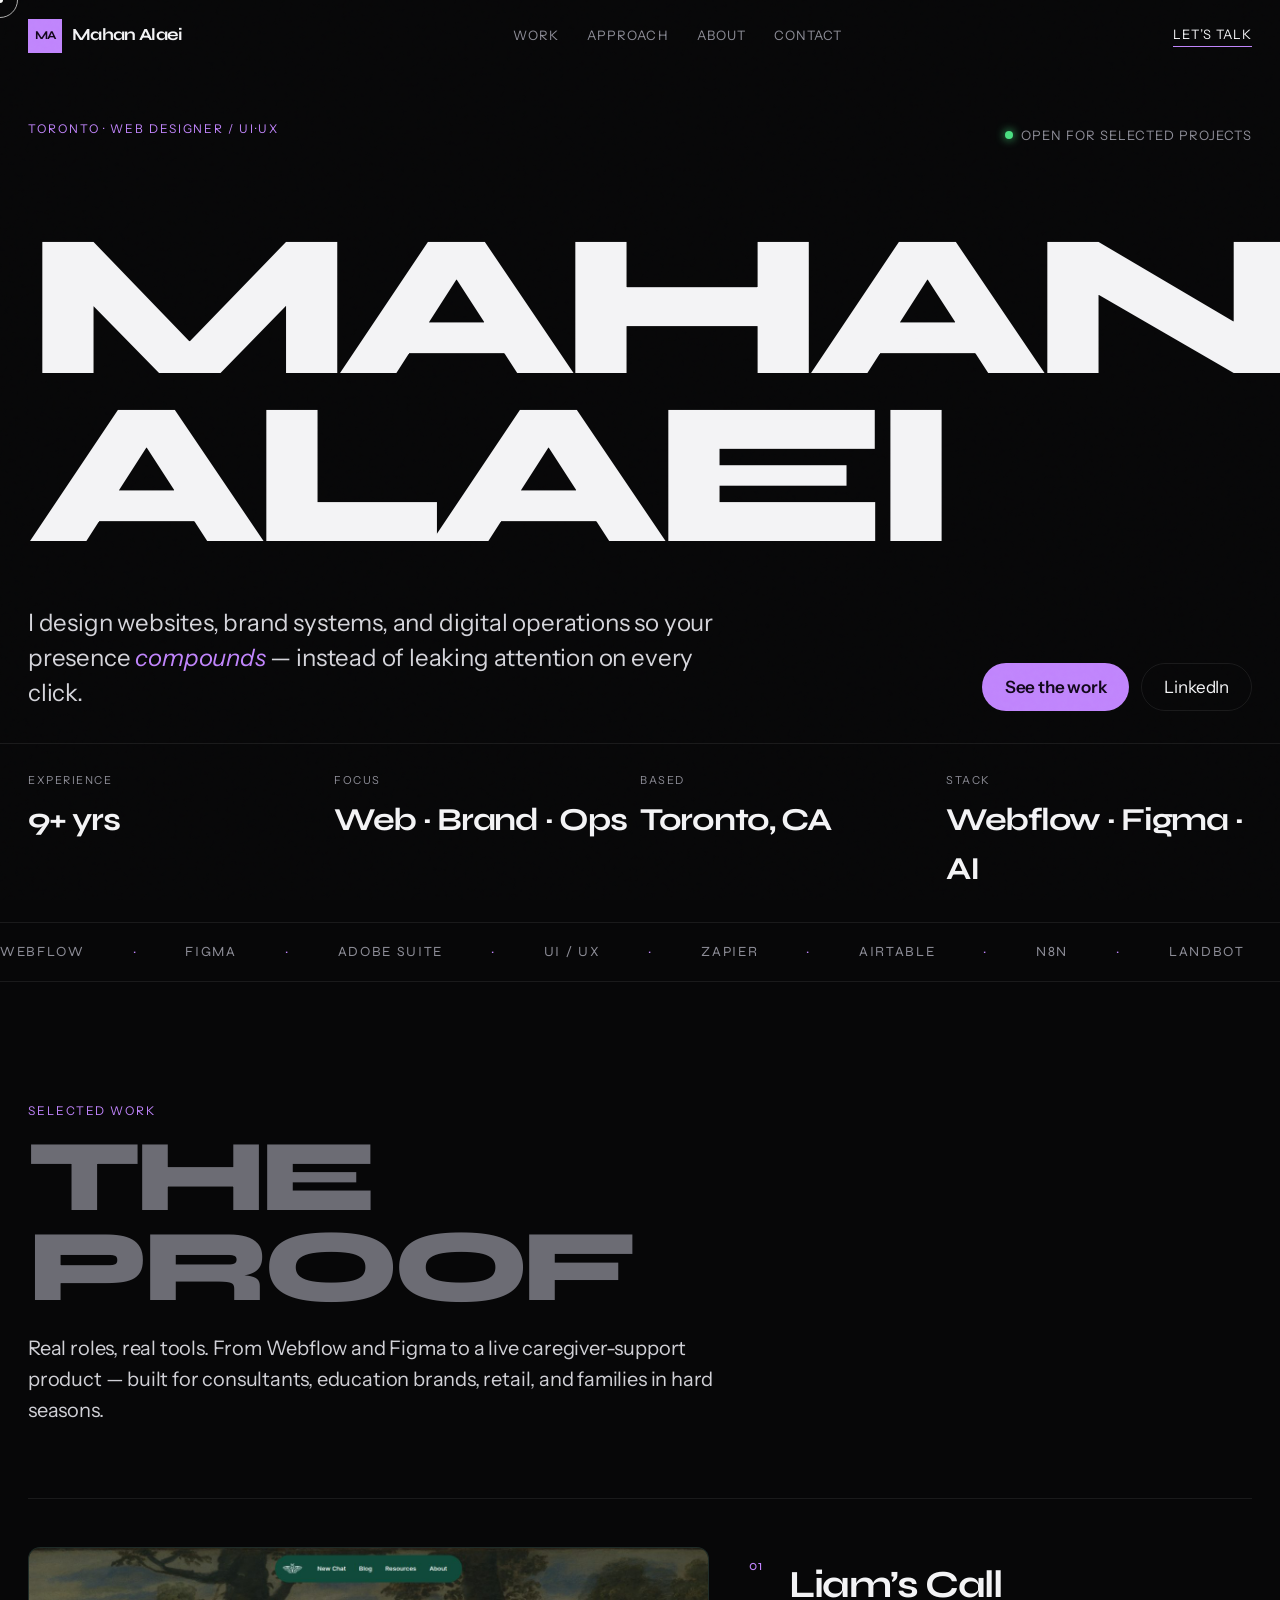
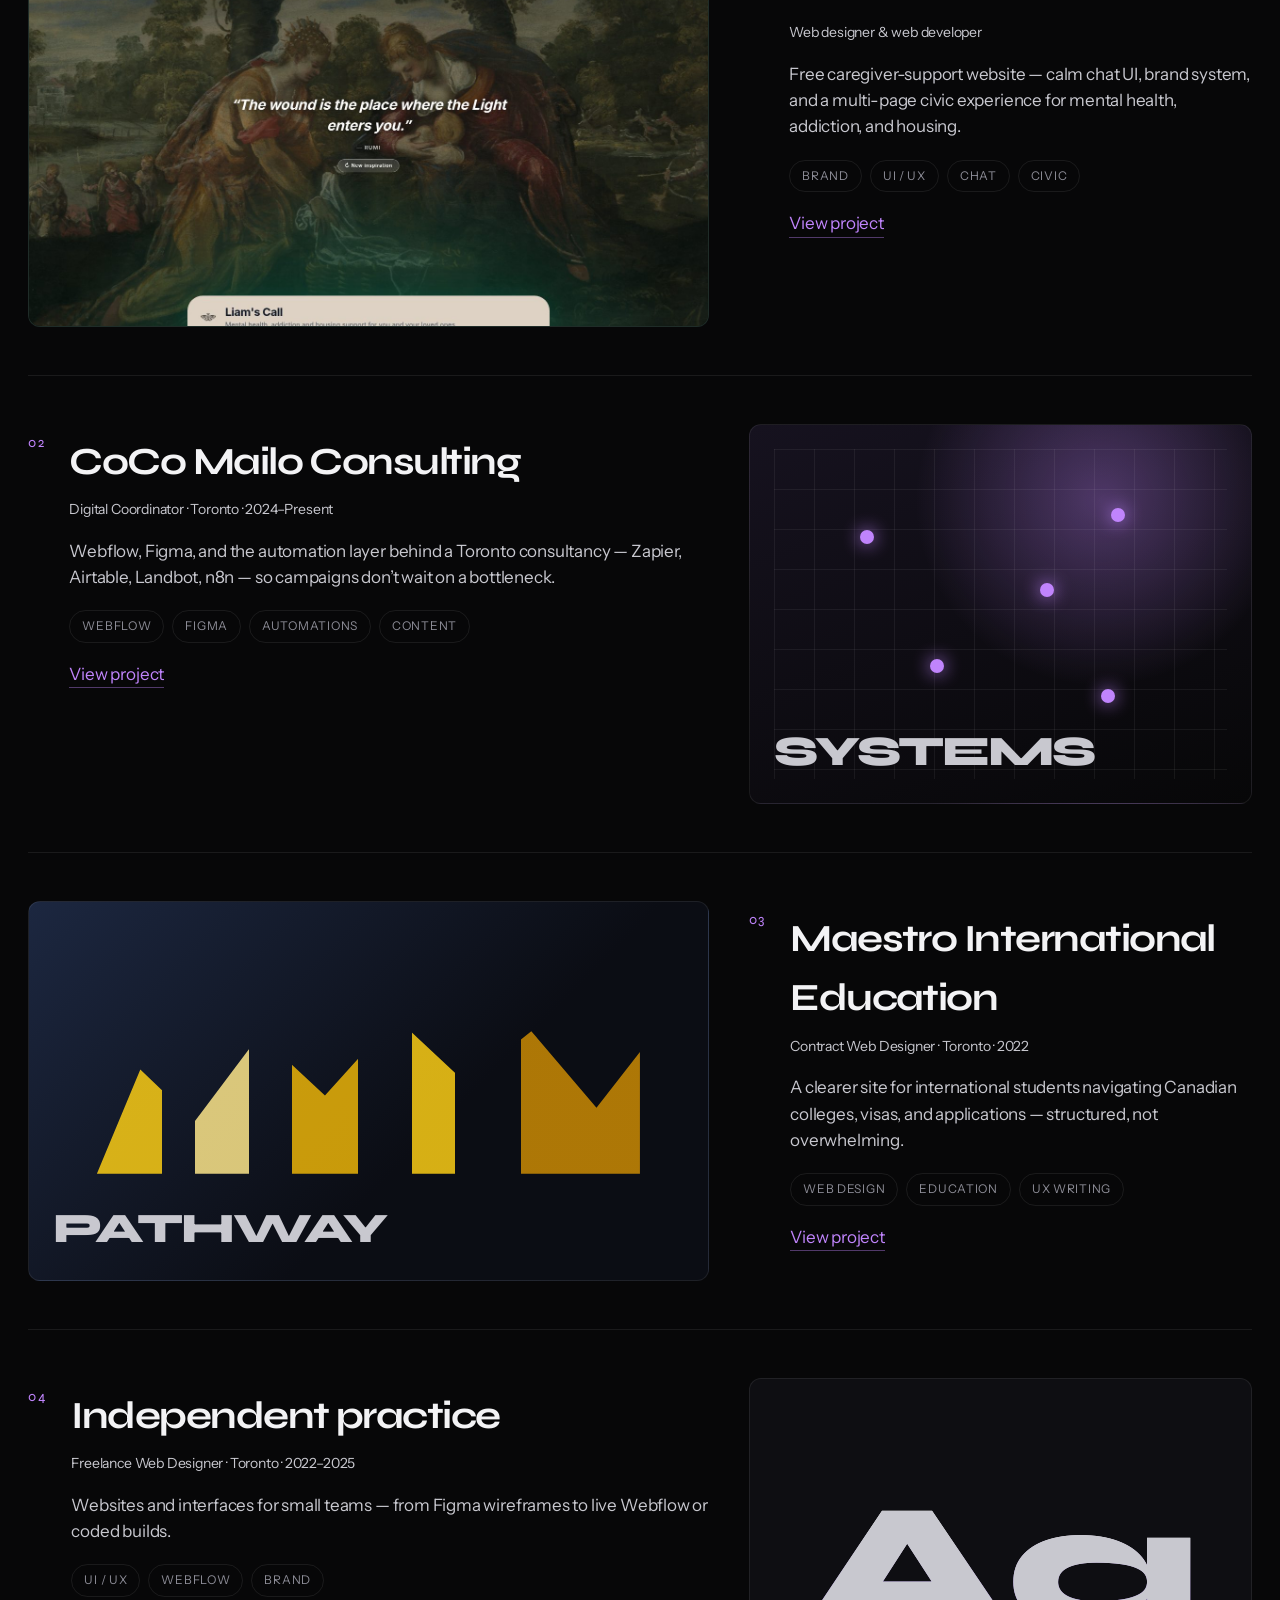
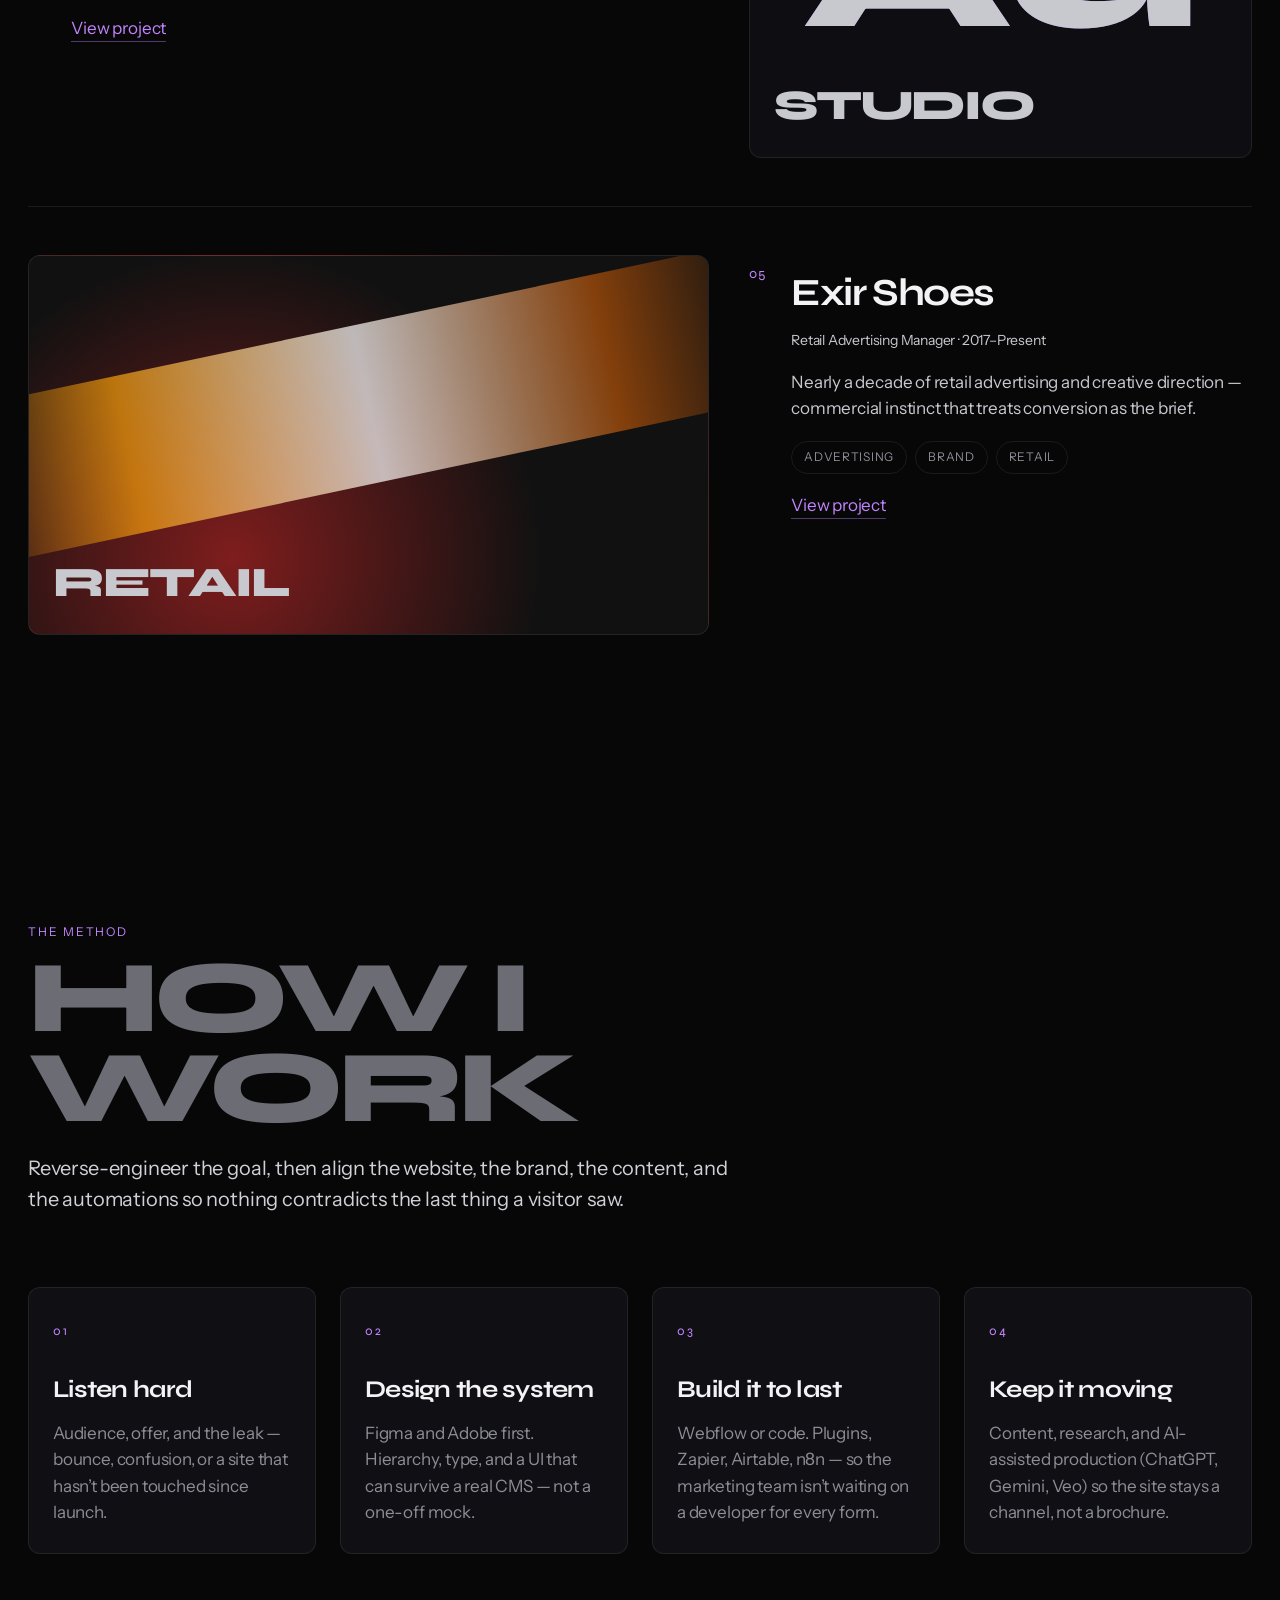
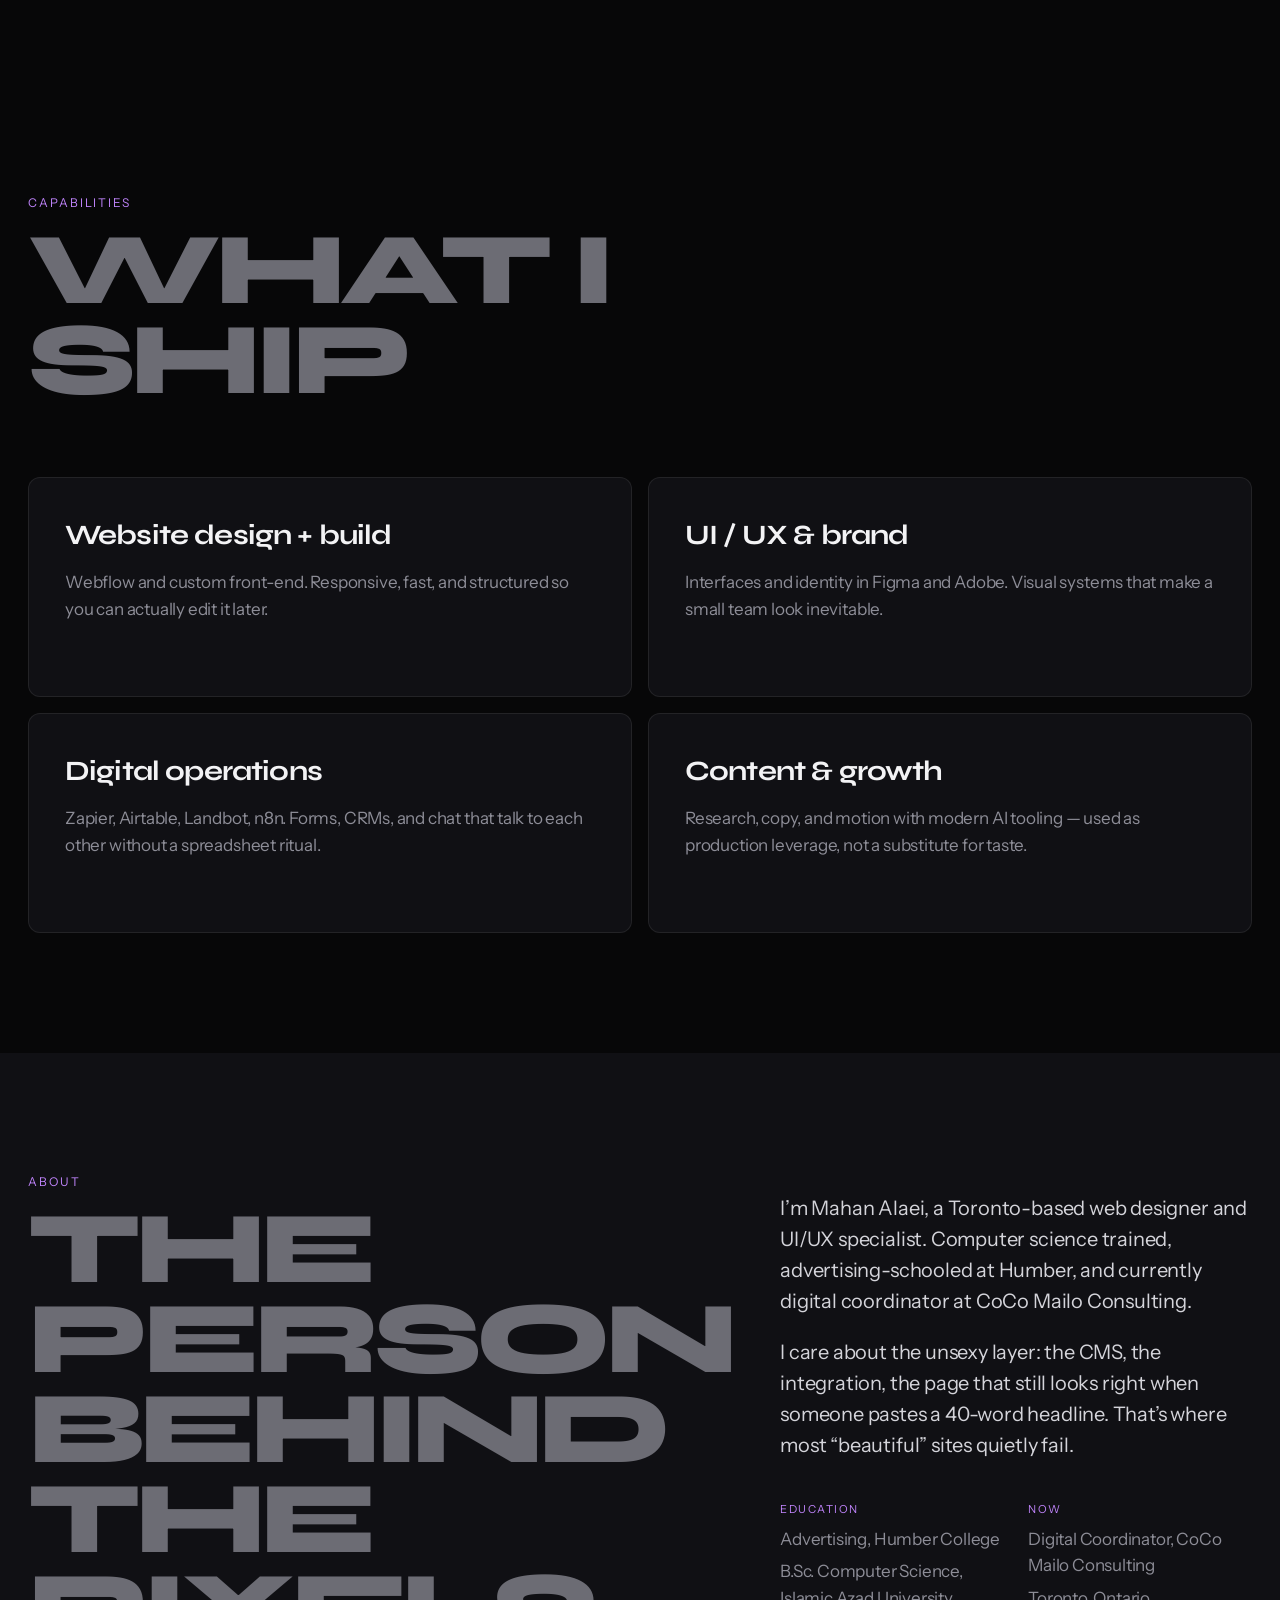
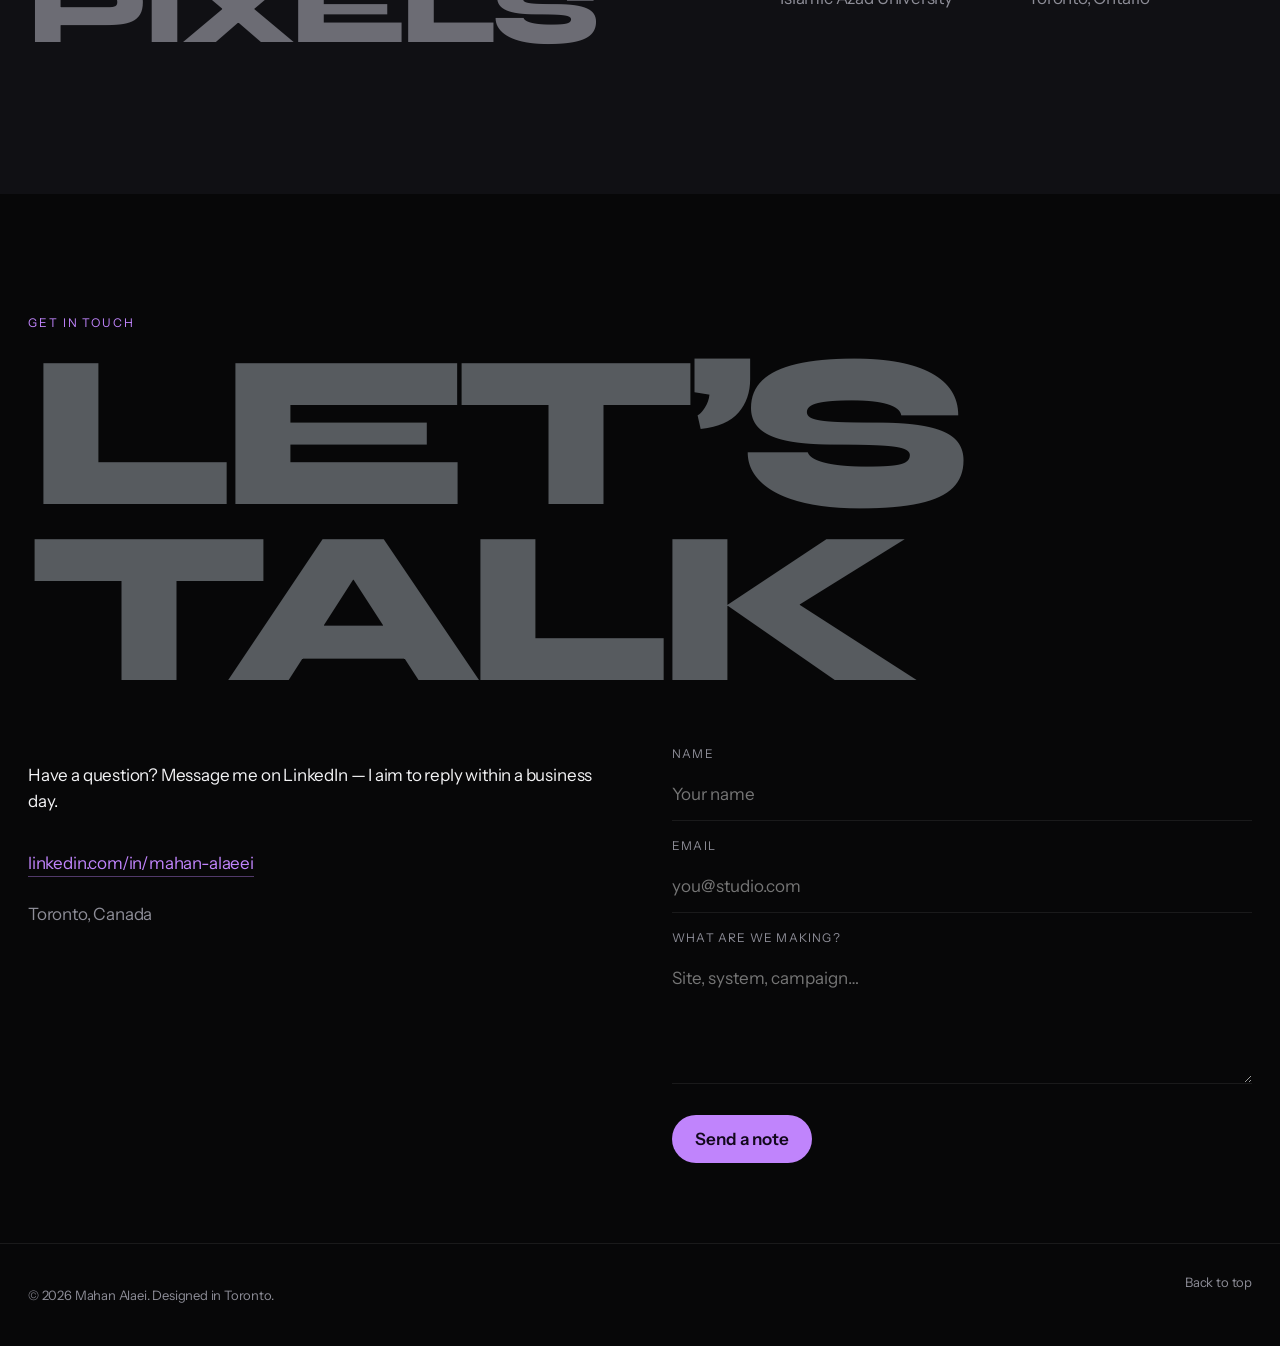
==== commit 35f50ea1: "Give each project its own page; simplify the work listing. Main page shows one Liam's Call screensho" ====
--- a/index.html
+++ b/index.html
@@ -104,164 +104,117 @@
       </div>
 
       <article class="project reveal">
-        <div class="project__visual cover cover--liam cover--media">
-          <video
-            class="cover__video"
-            autoplay
-            muted
-            loop
-            playsinline
-            preload="metadata"
-            poster="assets/liamscall/poster.jpg"
-            aria-label="Tour of Liam’s Call: chat home, resources, about, blog, and mobile"
-          >
-            <source src="assets/liamscall/tour.mp4" type="video/mp4">
-          </video>
-          <img
-            class="cover__still"
-            src="assets/liamscall/home.jpg"
-            alt="Liam’s Call chat home — calm full-bleed hero with support chat"
-            width="1440"
-            height="900"
-            loading="lazy"
-          >
-        </div>
+        <a class="project__visual cover cover--shot" href="projects/liamscall/">
+          <img src="projects/liamscall/home.jpg" alt="Liam’s Call chat home" width="1440" height="900" loading="lazy">
+        </a>
         <div class="project__body">
           <span class="project__index">01</span>
           <div>
-            <h3>Liam’s Call</h3>
-            <p class="project__role">Web designer &amp; web developer · liamscall.com</p>
-            <p>
-              A free public website I designed and built for caregivers and families facing
-              mental health, addiction, and housing challenges. The experience centers on a calm,
-              judgment-free AI chat — no account, waitlist, or co-pay — plus Resources, About,
-              Blog, Privacy, and Terms. I owned brand, UI, responsive layout, content structure,
-              and the live site end to end: chat interface, verified resource pages, SEO-ready
-              blog with hero imagery, and a quiet forest-green visual system made for hard
-              moments, not marketing hype.
+            <h3><a href="projects/liamscall/">Liam’s Call</a></h3>
+            <p class="project__role">Web designer &amp; web developer</p>
+            <p>
+              Free caregiver-support website — calm chat UI, brand system, and a multi-page
+              civic experience for mental health, addiction, and housing.
             </p>
             <ul class="tags">
               <li>Brand</li><li>UI / UX</li><li>Chat</li><li>Civic</li>
             </ul>
-            <div class="project__shots" aria-label="Liam’s Call screenshots">
-              <figure>
-                <img src="assets/liamscall/home.jpg" alt="Chat home" width="720" height="450" loading="lazy">
-                <figcaption>Chat</figcaption>
-              </figure>
-              <figure>
-                <img src="assets/liamscall/resources.jpg" alt="Resources page" width="720" height="450" loading="lazy">
-                <figcaption>Resources</figcaption>
-              </figure>
-              <figure>
-                <img src="assets/liamscall/about.jpg" alt="About page" width="720" height="450" loading="lazy">
-                <figcaption>About</figcaption>
-              </figure>
-              <figure>
-                <img src="assets/liamscall/blog.jpg" alt="Blog" width="720" height="450" loading="lazy">
-                <figcaption>Blog</figcaption>
-              </figure>
-              <figure>
-                <img src="assets/liamscall/home-mobile.jpg" alt="Mobile chat home" width="390" height="844" loading="lazy">
-                <figcaption>Mobile</figcaption>
-              </figure>
-            </div>
-            <a class="text-link" href="https://liamscall.com/" target="_blank" rel="noopener">liamscall.com</a>
+            <a class="text-link" href="projects/liamscall/">View project</a>
           </div>
         </div>
       </article>
 
       <article class="project project--flip reveal">
-        <div class="project__visual cover cover--coco">
+        <a class="project__visual cover cover--coco" href="projects/coco-mailo/" aria-label="CoCo Mailo Consulting">
           <div class="cover__grid"></div>
           <div class="cover__nodes">
             <span></span><span></span><span></span><span></span><span></span>
           </div>
           <p class="cover__word">Systems</p>
-        </div>
+        </a>
         <div class="project__body">
           <span class="project__index">02</span>
           <div>
-            <h3>CoCo Mailo Consulting</h3>
+            <h3><a href="projects/coco-mailo/">CoCo Mailo Consulting</a></h3>
             <p class="project__role">Digital Coordinator · Toronto · 2024–Present</p>
             <p>
-              I own the digital surface of a Toronto consultancy: Webflow setup and maintenance,
-              website design in Figma and Adobe, and the plugin layer that connects it all —
-              Zapier, Airtable, Landbot, n8n. Coding, content, and research with ChatGPT, Gemini,
-              Lovable, and Veo so campaigns don’t wait on a bottleneck.
+              Webflow, Figma, and the automation layer behind a Toronto consultancy —
+              Zapier, Airtable, Landbot, n8n — so campaigns don’t wait on a bottleneck.
             </p>
             <ul class="tags">
               <li>Webflow</li><li>Figma</li><li>Automations</li><li>Content</li>
             </ul>
+            <a class="text-link" href="projects/coco-mailo/">View project</a>
           </div>
         </div>
       </article>
 
       <article class="project reveal">
-        <div class="project__visual cover cover--maestro">
+        <a class="project__visual cover cover--maestro" href="projects/maestro/" aria-label="Maestro International Education">
           <div class="cover__bars"></div>
           <p class="cover__word">Pathway</p>
-        </div>
+        </a>
         <div class="project__body">
           <span class="project__index">03</span>
           <div>
-            <h3>Maestro International Education</h3>
+            <h3><a href="projects/maestro/">Maestro International Education</a></h3>
             <p class="project__role">Contract Web Designer · Toronto · 2022</p>
             <p>
-              Designed for a consultancy that guides international students into Canadian colleges
-              and universities — visa support, program selection, and applications. The job was
-              clarity: a site that makes a high-stakes journey feel structured, not overwhelming.
+              A clearer site for international students navigating Canadian colleges,
+              visas, and applications — structured, not overwhelming.
             </p>
             <ul class="tags">
               <li>Web design</li><li>Education</li><li>UX writing</li>
             </ul>
-            <a class="text-link" href="https://maestroeducation.ca/" target="_blank" rel="noopener">maestroeducation.ca</a>
+            <a class="text-link" href="projects/maestro/">View project</a>
           </div>
         </div>
       </article>
 
       <article class="project project--flip reveal">
-        <div class="project__visual cover cover--indie">
+        <a class="project__visual cover cover--indie" href="projects/independent/" aria-label="Independent practice">
           <p class="cover__type">Aa</p>
           <p class="cover__word">Studio</p>
-        </div>
+        </a>
         <div class="project__body">
           <span class="project__index">04</span>
           <div>
-            <h3>Independent practice</h3>
+            <h3><a href="projects/independent/">Independent practice</a></h3>
             <p class="project__role">Freelance Web Designer · Toronto · 2022–2025</p>
             <p>
-              Websites and interfaces for small teams who needed to look credible yesterday.
-              From first wireframe in Figma to a live Webflow (or coded) build — with the
-              advertising discipline from Humber sitting underneath every layout decision.
+              Websites and interfaces for small teams — from Figma wireframes to live
+              Webflow or coded builds.
             </p>
             <ul class="tags">
               <li>UI / UX</li><li>Webflow</li><li>Brand</li>
             </ul>
+            <a class="text-link" href="projects/independent/">View project</a>
           </div>
         </div>
       </article>
 
       <article class="project reveal">
-        <div class="project__visual cover cover--exir">
+        <a class="project__visual cover cover--exir" href="projects/exir/" aria-label="Exir Shoes">
           <div class="cover__stripe"></div>
           <p class="cover__word">Retail</p>
-        </div>
+        </a>
         <div class="project__body">
           <span class="project__index">05</span>
           <div>
-            <h3>Exir Shoes</h3>
+            <h3><a href="projects/exir/">Exir Shoes</a></h3>
             <p class="project__role">Retail Advertising Manager · 2017–Present</p>
             <p>
-              Nearly a decade of retail advertising: campaigns, creative direction, and the
-              unglamorous work of making a product desirable in a real market. That commercial
-              instinct is what I bring to every website — pretty is not the brief. Conversion is.
+              Nearly a decade of retail advertising and creative direction —
+              commercial instinct that treats conversion as the brief.
             </p>
             <ul class="tags">
               <li>Advertising</li><li>Brand</li><li>Retail</li>
             </ul>
-          </div>
-        </div>
-      </article>
+            <a class="text-link" href="projects/exir/">View project</a>
+          </div>
+        </div>
+      </article>
+
     </section>
 
     <section class="section approach" id="approach">
--- a/css/styles.css
+++ b/css/styles.css
@@ -514,157 +514,38 @@
   color: rgba(255, 255, 255, 0.16);
 }
 
-.cover--liam {
-  background:
-    radial-gradient(circle at 22% 30%, rgba(31, 107, 82, 0.55), transparent 42%),
-    radial-gradient(circle at 78% 70%, rgba(26, 45, 90, 0.45), transparent 48%),
-    linear-gradient(165deg, #0c1a16, #070708 70%);
-}
-
-.cover--media {
+.cover--shot {
+  display: block;
   padding: 0;
   background: #0c1a16;
 }
 
-.cover__video,
-.cover__still {
+.cover--shot img {
   position: absolute;
   inset: 0;
   width: 100%;
   height: 100%;
   object-fit: cover;
-  display: block;
-}
-
-.cover__still {
-  display: none;
-}
-
-.project__shots {
-  display: grid;
-  grid-template-columns: repeat(5, minmax(0, 1fr));
-  gap: 10px;
-  margin: 22px 0 0;
-}
-
-.project__shots figure {
-  margin: 0;
-}
-
-.project__shots img {
-  width: 100%;
-  aspect-ratio: 16 / 10;
-  object-fit: cover;
   object-position: top center;
-  border-radius: 8px;
-  border: 1px solid var(--line);
-  background: #0c1a16;
-}
-
-.project__shots figure:last-child img {
-  object-position: center top;
-}
-
-.project__shots figcaption {
-  margin-top: 6px;
-  font-size: 11px;
-  letter-spacing: 0.08em;
-  text-transform: uppercase;
-  color: var(--muted);
-}
-
-@media (max-width: 900px) {
-  .project__shots {
-    grid-template-columns: repeat(3, minmax(0, 1fr));
-  }
-
-  .project__shots figure:nth-child(n + 4) {
-    display: none;
-  }
-}
-
-@media (prefers-reduced-motion: reduce) {
-  .cover__video {
-    display: none;
-  }
-
-  .cover__still {
-    display: block;
-  }
-}
-
-.cover__pulse {
-  position: absolute;
-  top: 28%;
-  left: 18%;
-  width: 120px;
-  height: 120px;
-  border-radius: 50%;
-  background: radial-gradient(circle, rgba(31, 107, 82, 0.55), transparent 70%);
-  animation: liam-pulse 4.5s var(--ease) infinite;
-}
-
-.cover__chat {
-  position: absolute;
-  inset: auto 14% 26% 14%;
-  display: grid;
-  gap: 12px;
-}
-
-.cover__chat span {
-  display: block;
-  height: 18px;
-  border-radius: 999px;
-  background: rgba(232, 223, 211, 0.14);
-  border: 1px solid rgba(232, 223, 211, 0.18);
-}
-
-.cover__chat span:nth-child(1) {
-  width: 72%;
-  animation: liam-chat 3.6s var(--ease) infinite;
-}
-
-.cover__chat span:nth-child(2) {
-  width: 48%;
-  margin-left: auto;
-  background: rgba(31, 107, 82, 0.45);
-  animation: liam-chat 3.6s var(--ease) 0.4s infinite;
-}
-
-.cover__chat span:nth-child(3) {
-  width: 60%;
-  animation: liam-chat 3.6s var(--ease) 0.8s infinite;
-}
-
-@keyframes liam-pulse {
-  0%,
-  100% {
-    transform: scale(0.92);
-    opacity: 0.55;
-  }
-  50% {
-    transform: scale(1.12);
-    opacity: 1;
-  }
-}
-
-@keyframes liam-chat {
-  0%,
-  100% {
-    opacity: 0.45;
-    transform: translateY(0);
-  }
-  50% {
-    opacity: 1;
-    transform: translateY(-4px);
-  }
-}
-
-@media (prefers-reduced-motion: reduce) {
-  .cover__pulse,
-  .cover__chat span {
-    animation: none;
-  }
+  transition: transform 0.7s var(--ease);
+}
+
+.cover--shot:hover img {
+  transform: scale(1.03);
+}
+
+.project h3 a {
+  color: inherit;
+  text-decoration: none;
+}
+
+.project h3 a:hover {
+  color: var(--accent);
+}
+
+a.cover {
+  color: inherit;
+  text-decoration: none;
 }
 
 .cover--coco {
@@ -985,6 +866,209 @@
 .hero__stats .reveal.is-in {
   opacity: 1;
   transform: none;
+}
+
+/* —— Project case studies —— */
+.case {
+  padding: calc(var(--nav-h) + 48px) 28px 96px;
+  max-width: 1120px;
+  margin: 0 auto;
+}
+
+.case__top {
+  max-width: 760px;
+  margin-bottom: 40px;
+}
+
+.case__back {
+  display: inline-block;
+  margin-bottom: 28px;
+  color: var(--muted);
+  font-size: 14px;
+}
+
+.case__back:hover {
+  color: var(--accent);
+}
+
+.case__title {
+  margin: 0 0 12px;
+  font-family: var(--font-display);
+  font-size: clamp(40px, 7vw, 72px);
+  font-weight: 800;
+  letter-spacing: -0.05em;
+  line-height: 0.95;
+}
+
+.case__role {
+  margin: 0 0 20px;
+  color: var(--muted);
+}
+
+.case__lede {
+  margin: 0 0 28px;
+  font-size: 20px;
+  color: #d0d0d6;
+  line-height: 1.5;
+}
+
+.case__meta {
+  display: flex;
+  flex-wrap: wrap;
+  align-items: center;
+  gap: 20px;
+}
+
+.case__meta .tags {
+  margin: 0;
+}
+
+.case__hero {
+  margin: 0 0 56px;
+  border-radius: 12px;
+  overflow: hidden;
+  border: 1px solid var(--line);
+  background: var(--bg-2);
+}
+
+.case__hero img {
+  display: block;
+  width: 100%;
+  height: auto;
+  vertical-align: middle;
+}
+
+.case__hero--abstract {
+  position: relative;
+  min-height: 320px;
+  margin-bottom: 56px;
+}
+
+.case__grid {
+  display: grid;
+  grid-template-columns: 0.35fr 0.65fr;
+  gap: 48px;
+  align-items: start;
+  margin-bottom: 72px;
+}
+
+.case__grid--solo {
+  grid-template-columns: 1fr;
+  max-width: 720px;
+}
+
+.case__aside {
+  display: grid;
+  gap: 28px;
+  position: sticky;
+  top: calc(var(--nav-h) + 24px);
+}
+
+.case__aside h2,
+.case__copy h2,
+.case__gallery h2 {
+  margin: 0 0 10px;
+  font-family: var(--font-display);
+  font-size: 13px;
+  letter-spacing: 0.14em;
+  text-transform: uppercase;
+  color: var(--accent);
+}
+
+.case__aside p,
+.case__copy p {
+  margin: 0 0 16px;
+  color: #c8c8cf;
+}
+
+.case__copy h3 {
+  margin: 28px 0 10px;
+  font-family: var(--font-display);
+  font-size: 22px;
+  letter-spacing: -0.03em;
+}
+
+.case__copy .text-link {
+  margin-top: 8px;
+}
+
+.case__note {
+  margin-top: 28px !important;
+  padding: 16px 18px;
+  border-left: 2px solid var(--accent);
+  background: rgba(192, 132, 252, 0.06);
+  color: #bdbdc6 !important;
+  font-size: 15px;
+}
+
+.case__close {
+  margin-top: 28px !important;
+  font-size: 18px;
+  color: #e4e4ea !important;
+}
+
+.case__gallery {
+  margin-bottom: 72px;
+}
+
+.case__shots {
+  display: grid;
+  grid-template-columns: 1fr 1fr;
+  gap: 20px;
+  margin-top: 20px;
+}
+
+.case__shots figure {
+  margin: 0;
+}
+
+.case__shots img {
+  width: 100%;
+  border-radius: 10px;
+  border: 1px solid var(--line);
+  display: block;
+  background: #0c1a16;
+}
+
+.case__shots--mobile {
+  grid-column: 1 / -1;
+  max-width: 320px;
+}
+
+.case__shots figcaption {
+  margin-top: 8px;
+  font-size: 12px;
+  letter-spacing: 0.08em;
+  text-transform: uppercase;
+  color: var(--muted);
+}
+
+.case__next {
+  display: flex;
+  justify-content: space-between;
+  gap: 16px;
+  padding-top: 28px;
+  border-top: 1px solid var(--line);
+  font-size: 15px;
+}
+
+.case__next a:hover {
+  color: var(--accent);
+}
+
+@media (max-width: 900px) {
+  .case {
+    padding: calc(var(--nav-h) + 32px) 20px 72px;
+  }
+
+  .case__grid,
+  .case__shots {
+    grid-template-columns: 1fr;
+  }
+
+  .case__aside {
+    position: static;
+  }
 }
 
 @media (max-width: 900px) {
